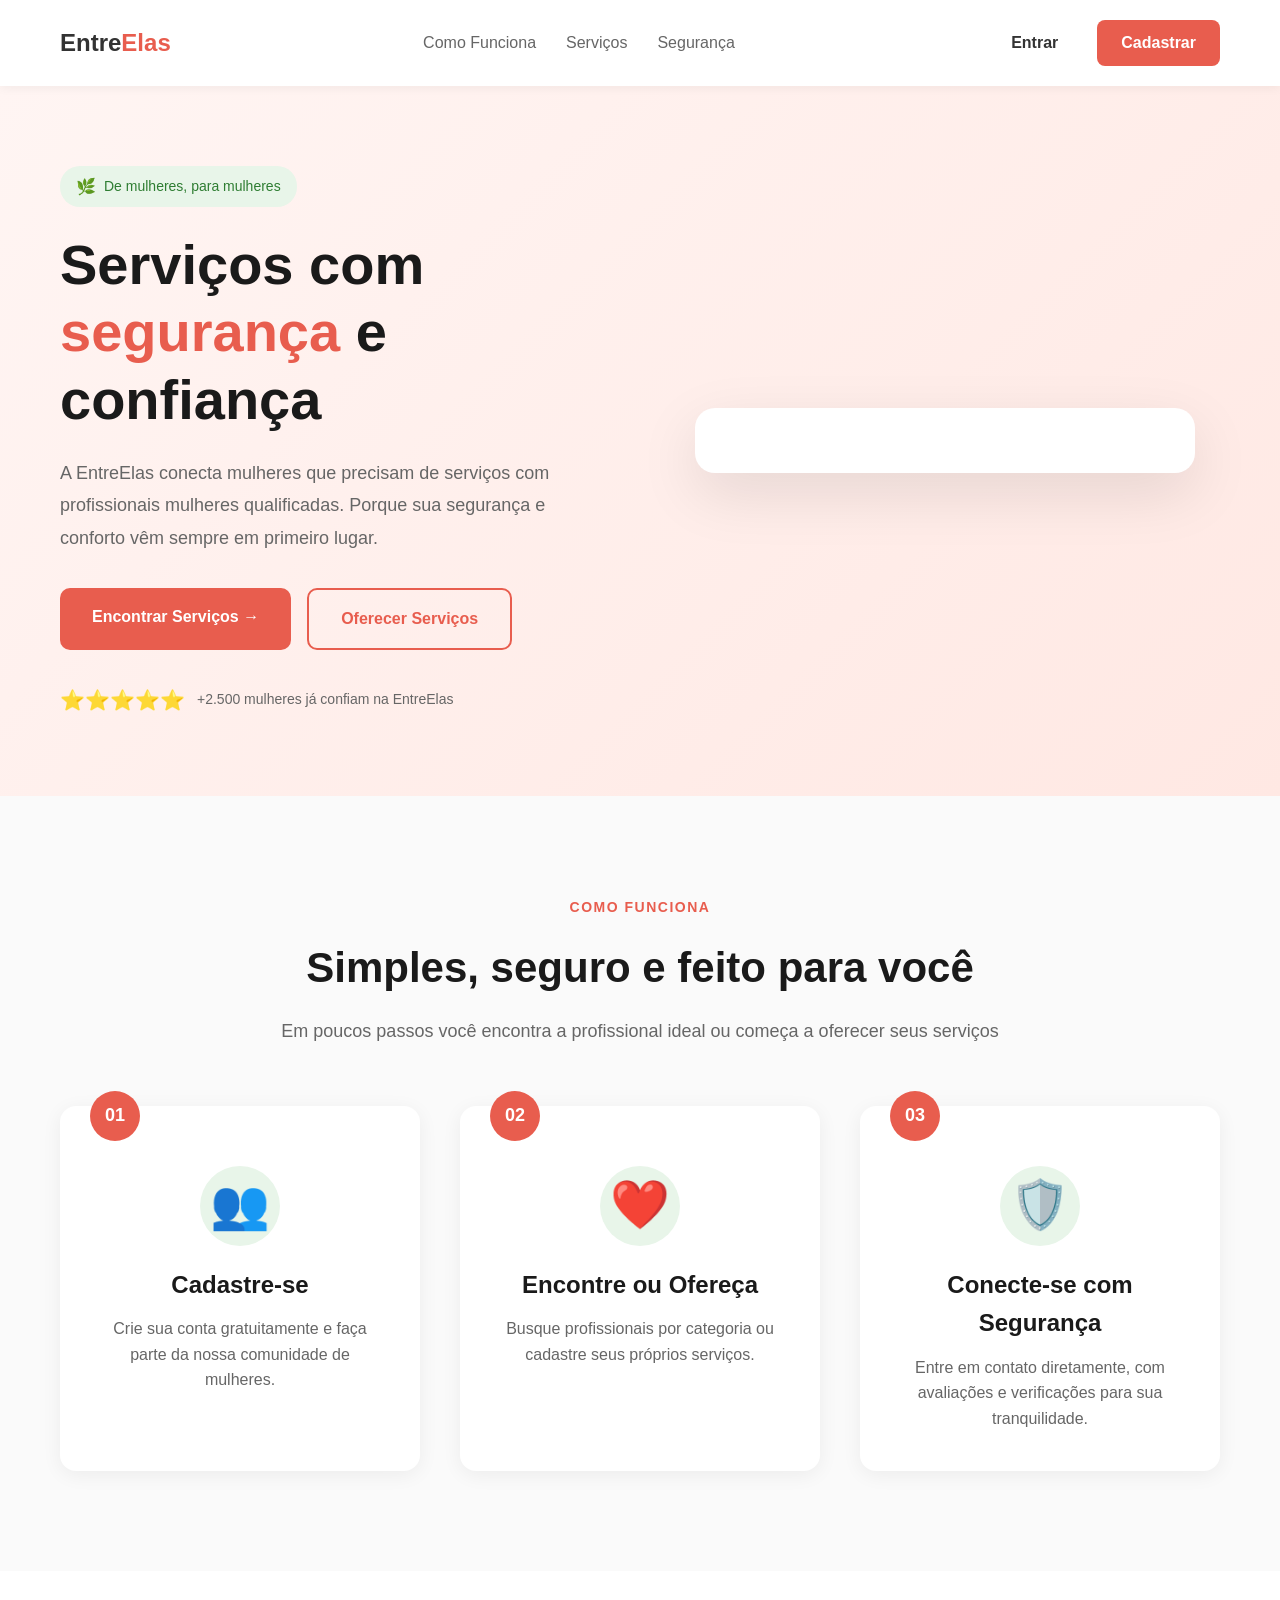
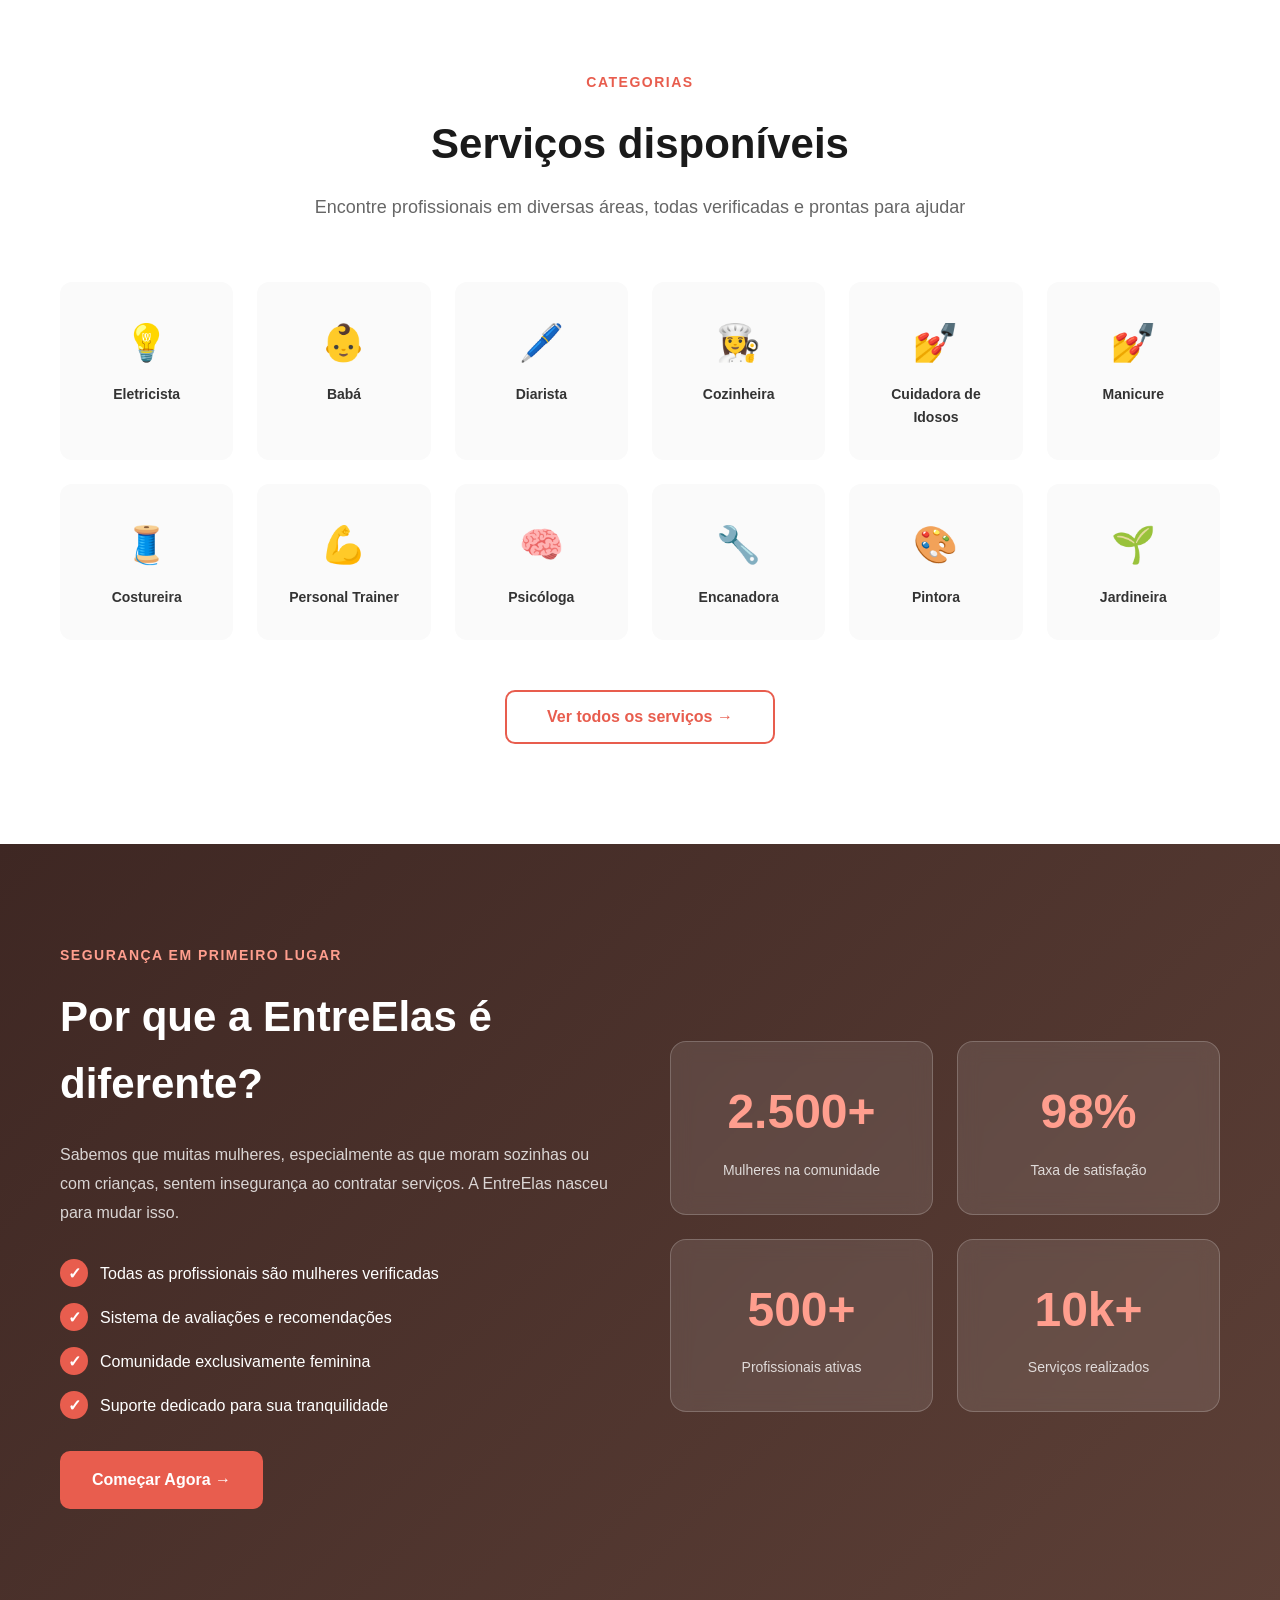
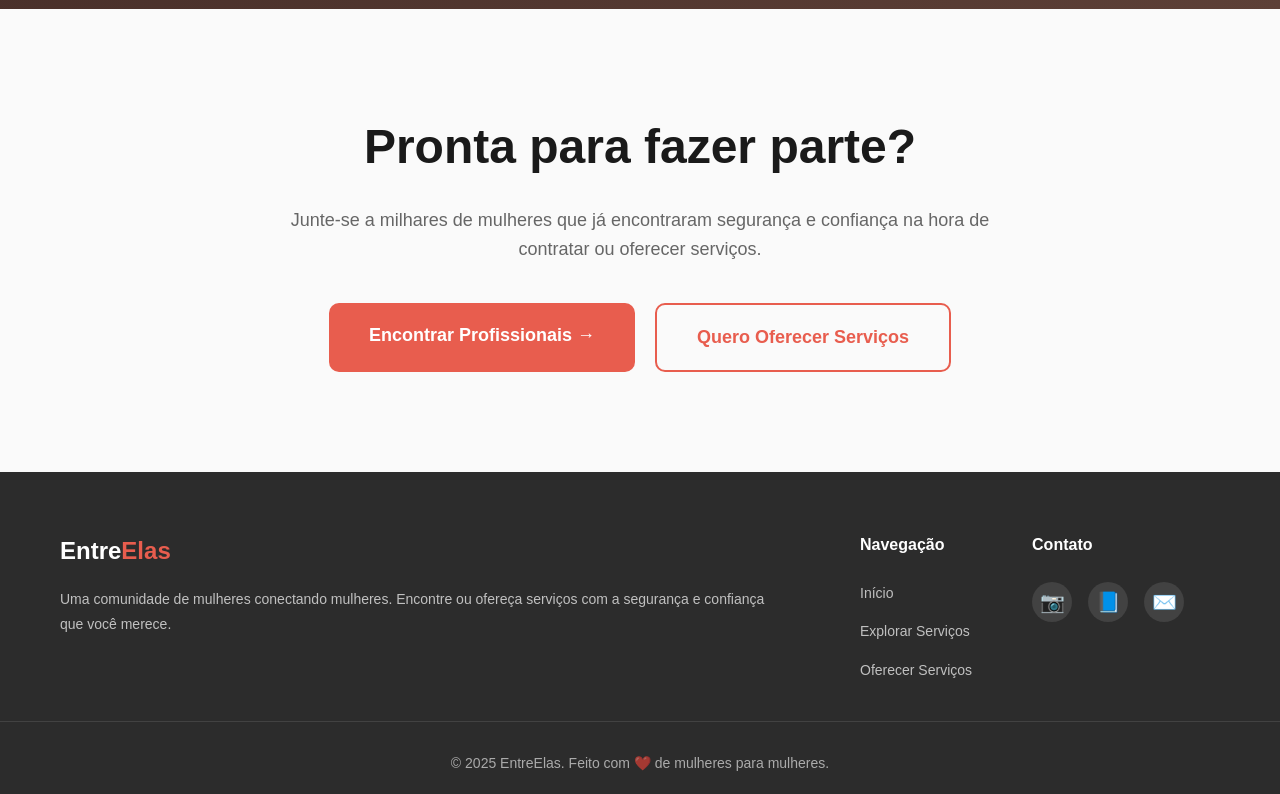
==== entreelas/frontend/index.html @ 90c79258 "upando um monte de pastas" ====
<!DOCTYPE html>
<html lang="pt-BR">
<head>
    <meta charset="UTF-8">
    <meta name="viewport" content="width=device-width, initial-scale=1.0">
    <title>EntreElas - Serviços com Segurança e Confiança</title>
    <link rel="stylesheet" href="assets/css/style.css">
    <link rel="stylesheet" href="assets/css/landing.css">
</head>
<body>
    <!-- Header -->
    <header class="header">
        <div class="container">
            <div class="logo">
                <h1 class="logo-text">Entre<span class="logo-highlight">Elas</span></h1>
            </div>
            
            <nav class="nav" id="nav">
                <a href="#como-funciona" class="nav-link">Como Funciona</a>
                <a href="#servicos" class="nav-link">Serviços</a>
                <a href="#seguranca" class="nav-link">Segurança</a>
            </nav>

            <div class="header-buttons">
                <a href="pages/login.html" class="btn-entrar">Entrar</a>
                <a href="pages/cadastro.html" class="btn-cadastrar">Cadastrar</a>
            </div>

            <button class="mobile-menu-toggle" id="mobileMenuToggle">
                <span></span>
                <span></span>
                <span></span>
            </button>
        </div>
    </header>

    <!-- Hero Section -->
    <section class="hero">
        <div class="container hero-container">
            <div class="hero-content">
                <div class="badge">
                    <span class="badge-icon">🌿</span>
                    <span>De mulheres, para mulheres</span>
                </div>
                
                <h2 class="hero-title">
                    Serviços com <span class="text-orange">segurança</span> e confiança
                </h2>
                
                <p class="hero-description">
                    A EntreElas conecta mulheres que precisam de serviços com 
                    profissionais mulheres qualificadas. Porque sua segurança e 
                    conforto vêm sempre em primeiro lugar.
                </p>

                <div class="hero-buttons">
                    <a href="pages/cadastro.html" class="btn-primary">
                        Encontrar Serviços →
                    </a>
                    <a href="pages/cadastro.html" class="btn-secondary">
                        Oferecer Serviços
                    </a>
                </div>

                <div class="social-proof">
                    <div class="stars">⭐⭐⭐⭐⭐</div>
                    <p class="social-proof-text">+2.500 mulheres já confiam na EntreElas</p>
                </div>
            </div>

            <div class="hero-image">
                <div class="image-placeholder">
                    <img src="./assets/images/.jpg" alt="">
                </div>
            </div>
        </div>
    </section>

    <!-- Como Funciona Section -->
    <section id="como-funciona" class="section-como-funciona">
        <div class="container">
            <p class="section-label">COMO FUNCIONA</p>
            <h3 class="section-title">Simples, seguro e feito para você</h3>
            <p class="section-subtitle">
                Em poucos passos você encontra a profissional ideal ou começa a oferecer seus serviços
            </p>

            <div class="steps">
                <div class="step">
                    <div class="step-number">01</div>
                    <div class="step-icon">👥</div>
                    <h4 class="step-title">Cadastre-se</h4>
                    <p class="step-description">
                        Crie sua conta gratuitamente e faça parte da nossa comunidade de mulheres.
                    </p>
                </div>

                <div class="step">
                    <div class="step-number">02</div>
                    <div class="step-icon">❤️</div>
                    <h4 class="step-title">Encontre ou Ofereça</h4>
                    <p class="step-description">
                        Busque profissionais por categoria ou cadastre seus próprios serviços.
                    </p>
                </div>

                <div class="step">
                    <div class="step-number">03</div>
                    <div class="step-icon">🛡️</div>
                    <h4 class="step-title">Conecte-se com Segurança</h4>
                    <p class="step-description">
                        Entre em contato diretamente, com avaliações e verificações para sua tranquilidade.
                    </p>
                </div>
            </div>
        </div>
    </section>

    <!-- Categorias Section -->
    <section id="servicos" class="section-categorias">
        <div class="container">
            <p class="section-label">CATEGORIAS</p>
            <h3 class="section-title">Serviços disponíveis</h3>
            <p class="section-subtitle">
                Encontre profissionais em diversas áreas, todas verificadas e prontas para ajudar
            </p>

            <div class="categorias-grid">
                <div class="categoria-card">
                    <div class="categoria-icon">💡</div>
                    <p class="categoria-nome">Eletricista</p>
                </div>
                <div class="categoria-card">
                    <div class="categoria-icon">👶</div>
                    <p class="categoria-nome">Babá</p>
                </div>
                <div class="categoria-card">
                    <div class="categoria-icon">🖊️</div>
                    <p class="categoria-nome">Diarista</p>
                </div>
                <div class="categoria-card">
                    <div class="categoria-icon">👩‍🍳</div>
                    <p class="categoria-nome">Cozinheira</p>
                </div>
                <div class="categoria-card">
                    <div class="categoria-icon">💅</div>
                    <p class="categoria-nome">Cuidadora de Idosos</p>
                </div>
                <div class="categoria-card">
                    <div class="categoria-icon">💅</div>
                    <p class="categoria-nome">Manicure</p>
                </div>
                <div class="categoria-card">
                    <div class="categoria-icon">🧵</div>
                    <p class="categoria-nome">Costureira</p>
                </div>
                <div class="categoria-card">
                    <div class="categoria-icon">💪</div>
                    <p class="categoria-nome">Personal Trainer</p>
                </div>
                <div class="categoria-card">
                    <div class="categoria-icon">🧠</div>
                    <p class="categoria-nome">Psicóloga</p>
                </div>
                <div class="categoria-card">
                    <div class="categoria-icon">🔧</div>
                    <p class="categoria-nome">Encanadora</p>
                </div>
                <div class="categoria-card">
                    <div class="categoria-icon">🎨</div>
                    <p class="categoria-nome">Pintora</p>
                </div>
                <div class="categoria-card">
                    <div class="categoria-icon">🌱</div>
                    <p class="categoria-nome">Jardineira</p>
                </div>
            </div>

            <button class="btn-ver-todos">Ver todos os serviços →</button>
        </div>
    </section>

    <!-- Segurança Section -->
    <section id="seguranca" class="section-seguranca">
        <div class="container seguranca-container">
            <div class="seguranca-content">
                <p class="section-label-light">SEGURANÇA EM PRIMEIRO LUGAR</p>
                <h3 class="section-title-light">Por que a EntreElas é diferente?</h3>
                
                <p class="seguranca-intro">
                    Sabemos que muitas mulheres, especialmente as que moram sozinhas ou com 
                    crianças, sentem insegurança ao contratar serviços. A EntreElas nasceu para mudar isso.
                </p>

                <div class="seguranca-items">
                    <div class="seguranca-item">
                        <span class="check-icon">✓</span>
                        <span>Todas as profissionais são mulheres verificadas</span>
                    </div>
                    <div class="seguranca-item">
                        <span class="check-icon">✓</span>
                        <span>Sistema de avaliações e recomendações</span>
                    </div>
                    <div class="seguranca-item">
                        <span class="check-icon">✓</span>
                        <span>Comunidade exclusivamente feminina</span>
                    </div>
                    <div class="seguranca-item">
                        <span class="check-icon">✓</span>
                        <span>Suporte dedicado para sua tranquilidade</span>
                    </div>
                </div>

                <a href="pages/cadastro.html" class="btn-comecar">Começar Agora →</a>
            </div>

            <div class="seguranca-stats">
                <div class="stat-card">
                    <h4 class="stat-number">2.500+</h4>
                    <p class="stat-label">Mulheres na comunidade</p>
                </div>
                <div class="stat-card">
                    <h4 class="stat-number">98%</h4>
                    <p class="stat-label">Taxa de satisfação</p>
                </div>
                <div class="stat-card">
                    <h4 class="stat-number">500+</h4>
                    <p class="stat-label">Profissionais ativas</p>
                </div>
                <div class="stat-card">
                    <h4 class="stat-number">10k+</h4>
                    <p class="stat-label">Serviços realizados</p>
                </div>
            </div>
        </div>
    </section>

    <!-- CTA Final -->
    <section class="section-cta">
        <div class="container cta-container">
            <h3 class="cta-title">Pronta para fazer parte?</h3>
            <p class="cta-description">
                Junte-se a milhares de mulheres que já encontraram segurança e confiança 
                na hora de contratar ou oferecer serviços.
            </p>
            <div class="cta-buttons">
                <a href="pages/cadastro.html" class="btn-primary-large">Encontrar Profissionais →</a>
                <a href="pages/cadastro.html" class="btn-secondary-large">Quero Oferecer Serviços</a>
            </div>
        </div>
    </section>

    <!-- Footer -->
    <footer class="footer">
        <div class="container footer-container">
            <div class="footer-brand">
                <div class="logo">
                    <h1 class="logo-text">Entre<span class="logo-highlight">Elas</span></h1>
                </div>
                <p class="footer-description">
                    Uma comunidade de mulheres conectando mulheres. 
                    Encontre ou ofereça serviços com a segurança e confiança 
                    que você merece.
                </p>
            </div>

            <div class="footer-links">
                <div class="footer-column">
                    <h4 class="footer-title">Navegação</h4>
                    <a href="#inicio" class="footer-link">Início</a>
                    <a href="#servicos" class="footer-link">Explorar Serviços</a>
                    <a href="pages/cadastro.html" class="footer-link">Oferecer Serviços</a>
                </div>

                <div class="footer-column">
                    <h4 class="footer-title">Contato</h4>
                    <div class="social-icons">
                        <a href="#" class="social-icon">📷</a>
                        <a href="#" class="social-icon">📘</a>
                        <a href="#" class="social-icon">✉️</a>
                    </div>
                </div>
            </div>
        </div>

        <div class="footer-bottom">
            <p>© 2025 EntreElas. Feito com ❤️ de mulheres para mulheres.</p>
        </div>
    </footer>

    <script src="assets/js/main.js"></script>
</body>
</html>
---- entreelas/frontend/assets/css/style.css ----
/* Reset e configurações globais */
* {
    margin: 0;
    padding: 0;
    box-sizing: border-box;
}

body {
    font-family: -apple-system, BlinkMacSystemFont, 'Segoe UI', 'Roboto', 'Helvetica', 'Arial', sans-serif;
    color: #333;
    line-height: 1.6;
    overflow-x: hidden;
}

a {
    text-decoration: none;
    color: inherit;
}

button {
    font-family: inherit;
}

.container {
    max-width: 1200px;
    margin: 0 auto;
    padding: 0 20px;
}

/* Utilitários */
.text-center {
    text-align: center;
}

.mt-20 {
    margin-top: 20px;
}

.mb-20 {
    margin-bottom: 20px;
}

/* Animações */
@keyframes fadeIn {
    from {
        opacity: 0;
        transform: translateY(20px);
    }
    to {
        opacity: 1;
        transform: translateY(0);
    }
}

@keyframes slideInLeft {
    from {
        opacity: 0;
        transform: translateX(-30px);
    }
    to {
        opacity: 1;
        transform: translateX(0);
    }
}

@keyframes slideInRight {
    from {
        opacity: 0;
        transform: translateX(30px);
    }
    to {
        opacity: 1;
        transform: translateX(0);
    }
}

.fade-in {
    animation: fadeIn 0.6s ease-out;
}

.slide-in-left {
    animation: slideInLeft 0.6s ease-out;
}

.slide-in-right {
    animation: slideInRight 0.6s ease-out;
}
---- entreelas/frontend/assets/css/landing.css ----
/* Header */
.header {
    background-color: #fff;
    padding: 20px 0;
    box-shadow: 0 2px 10px rgba(0,0,0,0.05);
    position: sticky;
    top: 0;
    z-index: 1000;
}

.header .container {
    display: flex;
    justify-content: space-between;
    align-items: center;
}

.logo {
    display: flex;
    align-items: center;
    gap: 8px;
}

.logo-icon {
    width: 40px;
    height: 40px;
    background-color: #E85D4E;
    border-radius: 50%;
    display: flex;
    align-items: center;
    justify-content: center;
    font-size: 20px;
}

.logo-text {
    font-size: 24px;
    font-weight: 700;
    color: #333;
}

.logo-highlight {
    color: #E85D4E;
}

.nav {
    display: flex;
    gap: 30px;
}

.nav-link {
    color: #666;
    font-weight: 500;
    transition: color 0.3s;
}

.nav-link:hover {
    color: #E85D4E;
}

.header-buttons {
    display: flex;
    gap: 15px;
}

.btn-entrar {
    padding: 10px 24px;
    background-color: transparent;
    border: none;
    color: #333;
    font-weight: 600;
    cursor: pointer;
    transition: color 0.3s;
    display: inline-block;
}

.btn-entrar:hover {
    color: #E85D4E;
}

.btn-cadastrar {
    padding: 10px 24px;
    background-color: #E85D4E;
    border: none;
    border-radius: 8px;
    color: white;
    font-weight: 600;
    cursor: pointer;
    transition: background-color 0.3s;
    display: inline-block;
}

.btn-cadastrar:hover {
    background-color: #d54a3b;
}

.mobile-menu-toggle {
    display: none;
    flex-direction: column;
    gap: 5px;
    background: none;
    border: none;
    cursor: pointer;
}

.mobile-menu-toggle span {
    width: 25px;
    height: 3px;
    background-color: #333;
    border-radius: 2px;
    transition: all 0.3s;
}

/* Hero Section */
.hero {
    padding: 80px 0;
    background: linear-gradient(135deg, #FFF5F3 0%, #FFE8E3 100%);
}

.hero-container {
    display: grid;
    grid-template-columns: 1fr 1fr;
    gap: 60px;
    align-items: center;
}

.hero-content {
    display: flex;
    flex-direction: column;
    gap: 24px;
}

.badge {
    display: inline-flex;
    align-items: center;
    gap: 8px;
    background-color: #E8F5E9;
    padding: 8px 16px;
    border-radius: 20px;
    width: fit-content;
    font-size: 14px;
    color: #2E7D32;
}

.badge-icon {
    font-size: 16px;
}

.hero-title {
    font-size: 56px;
    font-weight: 800;
    line-height: 1.2;
    color: #1a1a1a;
}

.text-orange {
    color: #E85D4E;
}

.hero-description {
    font-size: 18px;
    color: #666;
    line-height: 1.8;
}

.hero-buttons {
    display: flex;
    gap: 16px;
    margin-top: 10px;
}

.btn-primary {
    padding: 16px 32px;
    background-color: #E85D4E;
    border: none;
    border-radius: 10px;
    color: white;
    font-size: 16px;
    font-weight: 600;
    cursor: pointer;
    transition: transform 0.2s, background-color 0.3s;
    display: inline-block;
}

.btn-primary:hover {
    background-color: #d54a3b;
    transform: translateY(-2px);
}

.btn-secondary {
    padding: 16px 32px;
    background-color: transparent;
    border: 2px solid #E85D4E;
    border-radius: 10px;
    color: #E85D4E;
    font-size: 16px;
    font-weight: 600;
    cursor: pointer;
    transition: all 0.3s;
    display: inline-block;
}

.btn-secondary:hover {
    background-color: #E85D4E;
    color: white;
}

.social-proof {
    display: flex;
    align-items: center;
    gap: 12px;
    margin-top: 10px;
}

.stars {
    font-size: 20px;
    color: #FFB800;
}

.social-proof-text {
    font-size: 14px;
    color: #666;
}

.hero-image {
    display: flex;
    justify-content: center;
    align-items: center;
}

.image-placeholder {
    width: 100%;
    max-width: 500px;
    height: auto;
    background: white;
    border-radius: 20px;
    padding: 20px;
    box-shadow: 0 20px 60px rgba(0,0,0,0.1);
}

.illustration {
    width: 100%;
    height: auto;
}

/* Como Funciona Section */
.section-como-funciona {
    padding: 100px 0;
    background-color: #FAFAFA;
}

.section-label {
    text-align: center;
    color: #E85D4E;
    font-size: 14px;
    font-weight: 700;
    letter-spacing: 1.5px;
    margin-bottom: 16px;
}

.section-title {
    text-align: center;
    font-size: 42px;
    font-weight: 800;
    color: #1a1a1a;
    margin-bottom: 16px;
}

.section-subtitle {
    text-align: center;
    font-size: 18px;
    color: #666;
    margin-bottom: 60px;
}

.steps {
    display: grid;
    grid-template-columns: repeat(3, 1fr);
    gap: 40px;
}

.step {
    background-color: white;
    padding: 40px;
    border-radius: 16px;
    text-align: center;
    position: relative;
    box-shadow: 0 4px 20px rgba(0,0,0,0.06);
    transition: transform 0.3s;
}

.step:hover {
    transform: translateY(-8px);
}

.step-number {
    position: absolute;
    top: -15px;
    left: 30px;
    background-color: #E85D4E;
    color: white;
    width: 50px;
    height: 50px;
    border-radius: 50%;
    display: flex;
    align-items: center;
    justify-content: center;
    font-weight: 700;
    font-size: 18px;
}

.step-icon {
    font-size: 48px;
    margin: 20px 0;
    background-color: #E8F5E9;
    width: 80px;
    height: 80px;
    display: flex;
    align-items: center;
    justify-content: center;
    border-radius: 50%;
    margin: 20px auto;
}

.step-title {
    font-size: 24px;
    font-weight: 700;
    color: #1a1a1a;
    margin-bottom: 12px;
}

.step-description {
    font-size: 16px;
    color: #666;
    line-height: 1.6;
}

/* Categorias Section */
.section-categorias {
    padding: 100px 0;
    background-color: white;
}

.categorias-grid {
    display: grid;
    grid-template-columns: repeat(6, 1fr);
    gap: 24px;
    margin-bottom: 50px;
}

.categoria-card {
    background-color: #FAFAFA;
    padding: 30px 20px;
    border-radius: 12px;
    text-align: center;
    cursor: pointer;
    transition: all 0.3s;
    border: 2px solid transparent;
}

.categoria-card:hover {
    background-color: #FFF5F3;
    border-color: #E85D4E;
    transform: translateY(-4px);
}

.categoria-icon {
    font-size: 36px;
    margin-bottom: 12px;
}

.categoria-nome {
    font-size: 14px;
    font-weight: 600;
    color: #333;
}

.btn-ver-todos {
    display: block;
    margin: 0 auto;
    padding: 16px 40px;
    background-color: transparent;
    border: 2px solid #E85D4E;
    border-radius: 10px;
    color: #E85D4E;
    font-size: 16px;
    font-weight: 600;
    cursor: pointer;
    transition: all 0.3s;
}

.btn-ver-todos:hover {
    background-color: #E85D4E;
    color: white;
}

/* Segurança Section */
.section-seguranca {
    padding: 100px 0;
    background: linear-gradient(135deg, #3E2723 0%, #5D4037 100%);
    color: white;
}

.seguranca-container {
    display: grid;
    grid-template-columns: 1fr 1fr;
    gap: 60px;
    align-items: center;
}

.section-label-light {
    color: #FF9E8E;
    font-size: 14px;
    font-weight: 700;
    letter-spacing: 1.5px;
    margin-bottom: 16px;
}

.section-title-light {
    font-size: 42px;
    font-weight: 800;
    color: white;
    margin-bottom: 24px;
}

.seguranca-intro {
    font-size: 16px;
    color: rgba(255,255,255,0.8);
    margin-bottom: 32px;
    line-height: 1.8;
}

.seguranca-items {
    display: flex;
    flex-direction: column;
    gap: 16px;
    margin-bottom: 32px;
}

.seguranca-item {
    display: flex;
    align-items: center;
    gap: 12px;
    font-size: 16px;
}

.check-icon {
    background-color: #E85D4E;
    color: white;
    width: 28px;
    height: 28px;
    border-radius: 50%;
    display: flex;
    align-items: center;
    justify-content: center;
    font-weight: 700;
    flex-shrink: 0;
}

.btn-comecar {
    padding: 16px 32px;
    background-color: #E85D4E;
    border: none;
    border-radius: 10px;
    color: white;
    font-size: 16px;
    font-weight: 600;
    cursor: pointer;
    transition: transform 0.2s;
    display: inline-block;
}

.btn-comecar:hover {
    transform: translateY(-2px);
}

.seguranca-stats {
    display: grid;
    grid-template-columns: repeat(2, 1fr);
    gap: 24px;
}

.stat-card {
    background-color: rgba(255,255,255,0.1);
    padding: 32px;
    border-radius: 16px;
    text-align: center;
    backdrop-filter: blur(10px);
    border: 1px solid rgba(255,255,255,0.2);
}

.stat-number {
    font-size: 48px;
    font-weight: 800;
    color: #FF9E8E;
    margin-bottom: 8px;
}

.stat-label {
    font-size: 14px;
    color: rgba(255,255,255,0.8);
}

/* CTA Section */
.section-cta {
    padding: 100px 0;
    background-color: #FAFAFA;
}

.cta-container {
    text-align: center;
}

.cta-title {
    font-size: 48px;
    font-weight: 800;
    color: #1a1a1a;
    margin-bottom: 20px;
}

.cta-description {
    font-size: 18px;
    color: #666;
    margin-bottom: 40px;
    max-width: 700px;
    margin-left: auto;
    margin-right: auto;
}

.cta-buttons {
    display: flex;
    gap: 20px;
    justify-content: center;
}

.btn-primary-large {
    padding: 18px 40px;
    background-color: #E85D4E;
    border: none;
    border-radius: 10px;
    color: white;
    font-size: 18px;
    font-weight: 600;
    cursor: pointer;
    transition: all 0.3s;
    display: inline-block;
}

.btn-primary-large:hover {
    background-color: #d54a3b;
    transform: translateY(-2px);
}

.btn-secondary-large {
    padding: 18px 40px;
    background-color: transparent;
    border: 2px solid #E85D4E;
    border-radius: 10px;
    color: #E85D4E;
    font-size: 18px;
    font-weight: 600;
    cursor: pointer;
    transition: all 0.3s;
    display: inline-block;
}

.btn-secondary-large:hover {
    background-color: #E85D4E;
    color: white;
}

/* Footer */
.footer {
    background-color: #2C2C2C;
    color: white;
    padding: 60px 0 20px;
}

.footer-container {
    display: grid;
    grid-template-columns: 2fr 1fr;
    gap: 80px;
    margin-bottom: 40px;
}

.footer-brand .logo-text {
    color: white;
}

.footer-description {
    font-size: 14px;
    color: rgba(255,255,255,0.7);
    margin-top: 16px;
    line-height: 1.8;
}

.footer-links {
    display: flex;
    gap: 60px;
}

.footer-column {
    display: flex;
    flex-direction: column;
    gap: 16px;
}

.footer-title {
    font-size: 16px;
    font-weight: 700;
    color: white;
    margin-bottom: 8px;
}

.footer-link {
    color: rgba(255,255,255,0.7);
    font-size: 14px;
    transition: color 0.3s;
}

.footer-link:hover {
    color: #E85D4E;
}

.social-icons {
    display: flex;
    gap: 16px;
}

.social-icon {
    width: 40px;
    height: 40px;
    background-color: rgba(255,255,255,0.1);
    border-radius: 50%;
    display: flex;
    align-items: center;
    justify-content: center;
    font-size: 20px;
    transition: all 0.3s;
}

.social-icon:hover {
    background-color: #E85D4E;
    transform: translateY(-2px);
}

.footer-bottom {
    text-align: center;
    padding-top: 30px;
    border-top: 1px solid rgba(255,255,255,0.1);
    font-size: 14px;
    color: rgba(255,255,255,0.6);
}

/* Responsividade */
@media (max-width: 1024px) {
    .hero-container {
        grid-template-columns: 1fr;
    }
    
    .hero-image {
        order: -1;
    }
    
    .seguranca-container {
        grid-template-columns: 1fr;
    }
    
    .steps {
        grid-template-columns: 1fr;
    }
    
    .categorias-grid {
        grid-template-columns: repeat(3, 1fr);
    }

    .nav {
        display: none;
    }

    .mobile-menu-toggle {
        display: flex;
    }
}

@media (max-width: 768px) {
    .header-buttons {
        gap: 10px;
    }

    .btn-entrar, .btn-cadastrar {
        padding: 8px 16px;
        font-size: 14px;
    }
    
    .hero-title {
        font-size: 36px;
    }
    
    .section-title {
        font-size: 32px;
    }
    
    .categorias-grid {
        grid-template-columns: repeat(2, 1fr);
    }
    
    .seguranca-stats {
        grid-template-columns: 1fr;
    }
    
    .footer-container {
        grid-template-columns: 1fr;
        gap: 40px;
    }
    
    .cta-buttons {
        flex-direction: column;
    }

    .hero-buttons {
        flex-direction: column;
    }
}
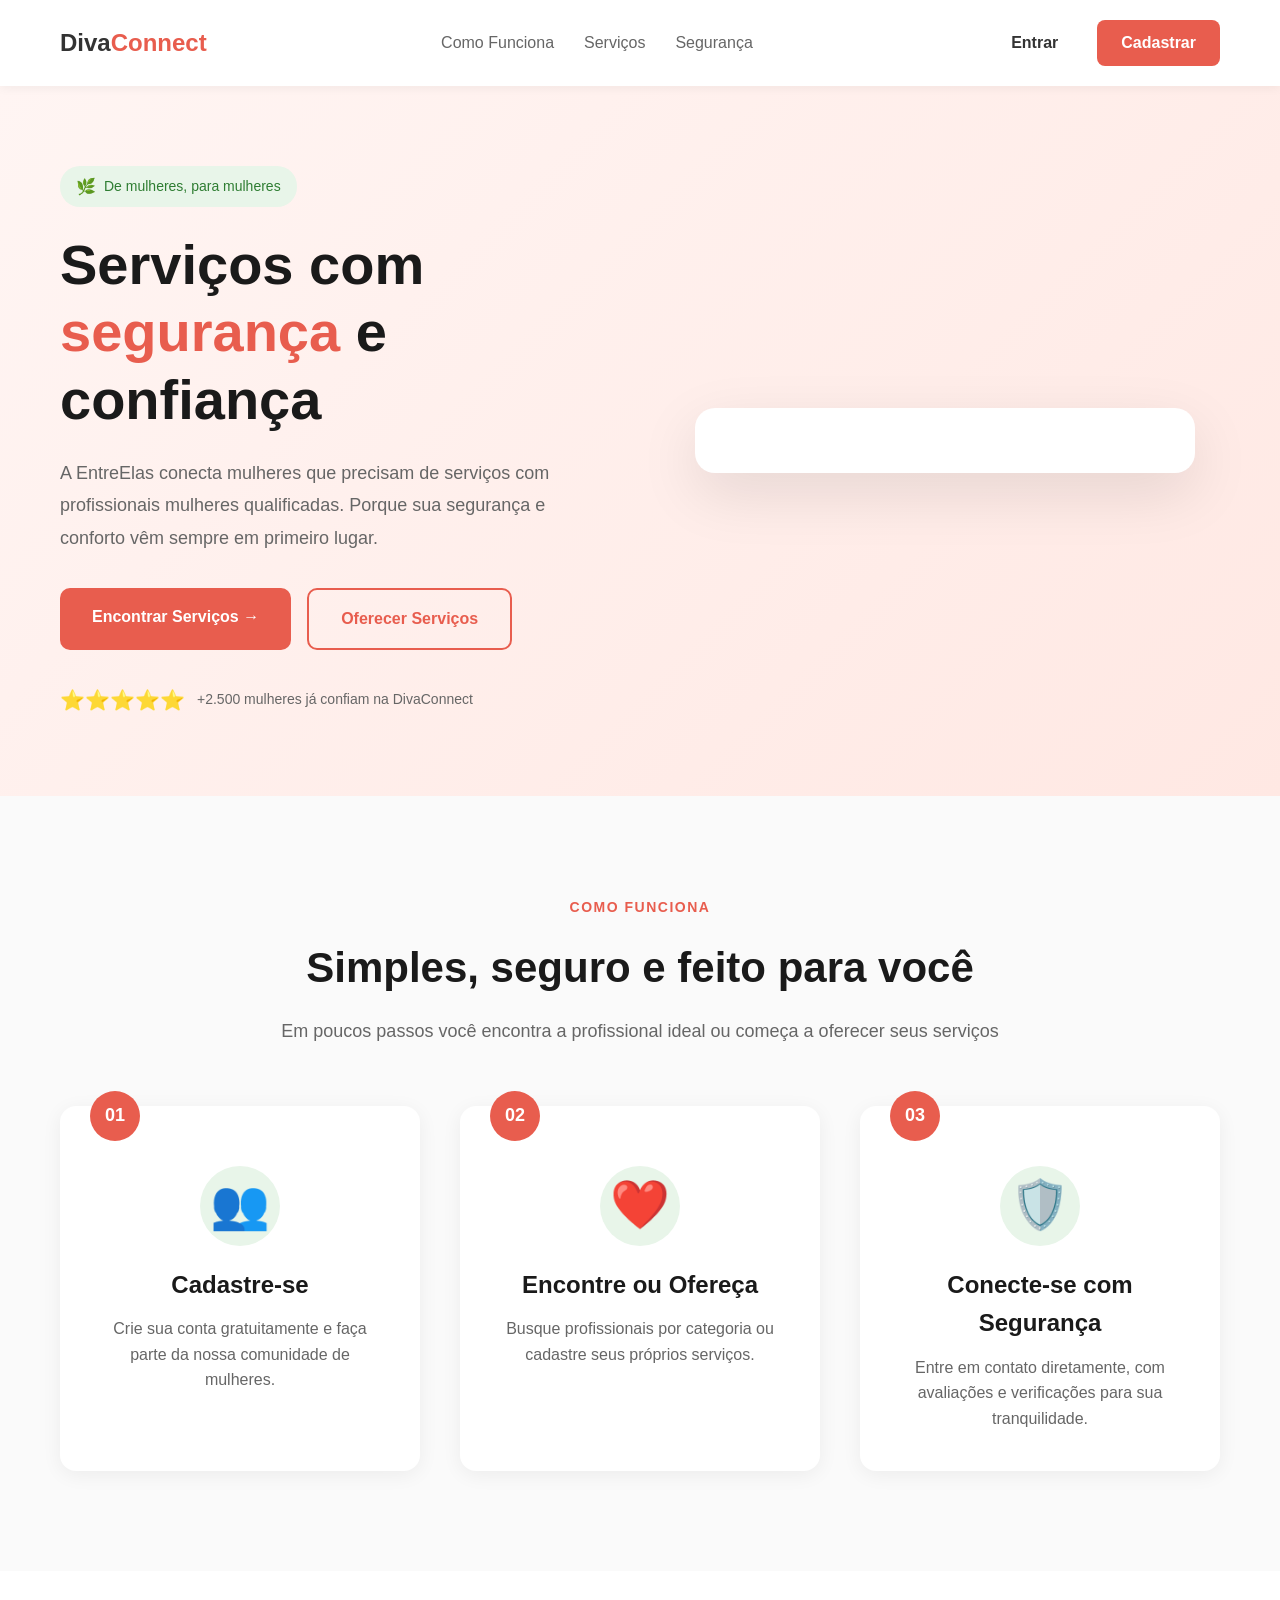
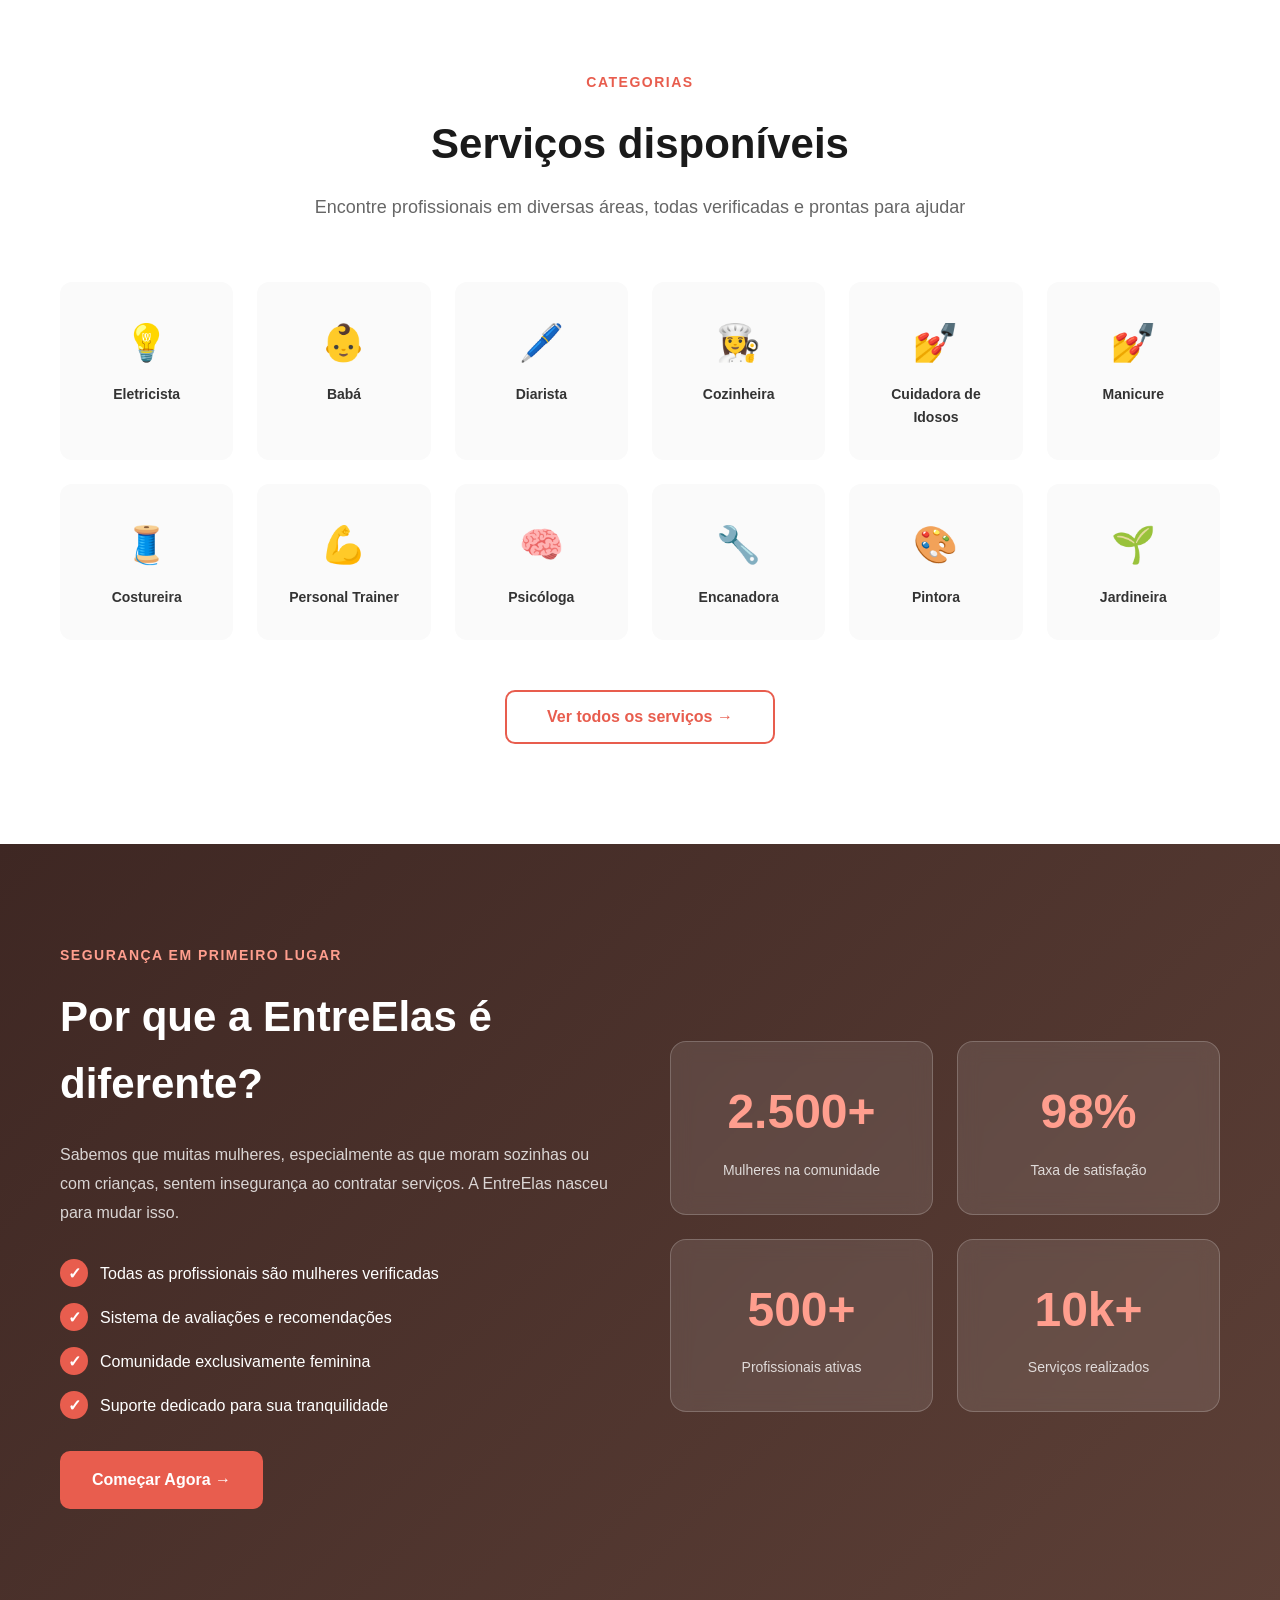
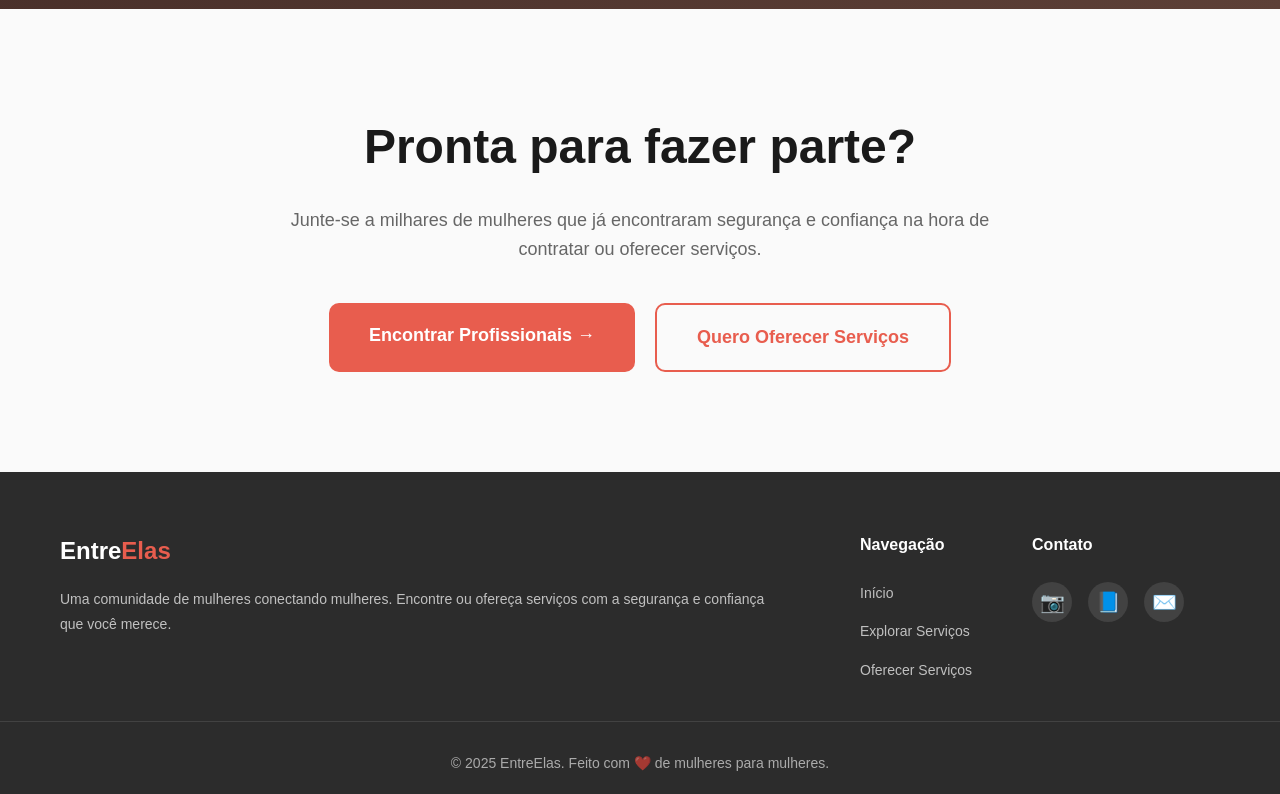
==== commit ca18c668: "comitando as mudanças" ====
--- a/entreelas/frontend/index.html
+++ b/entreelas/frontend/index.html
@@ -12,7 +12,7 @@
     <header class="header">
         <div class="container">
             <div class="logo">
-                <h1 class="logo-text">Entre<span class="logo-highlight">Elas</span></h1>
+                <h1 class="logo-text">Diva<span class="logo-highlight">Connect</span></h1>
             </div>
             
             <nav class="nav" id="nav">
@@ -64,7 +64,7 @@
 
                 <div class="social-proof">
                     <div class="stars">⭐⭐⭐⭐⭐</div>
-                    <p class="social-proof-text">+2.500 mulheres já confiam na EntreElas</p>
+                    <p class="social-proof-text">+2.500 mulheres já confiam na DivaConnect</p>
                 </div>
             </div>
 
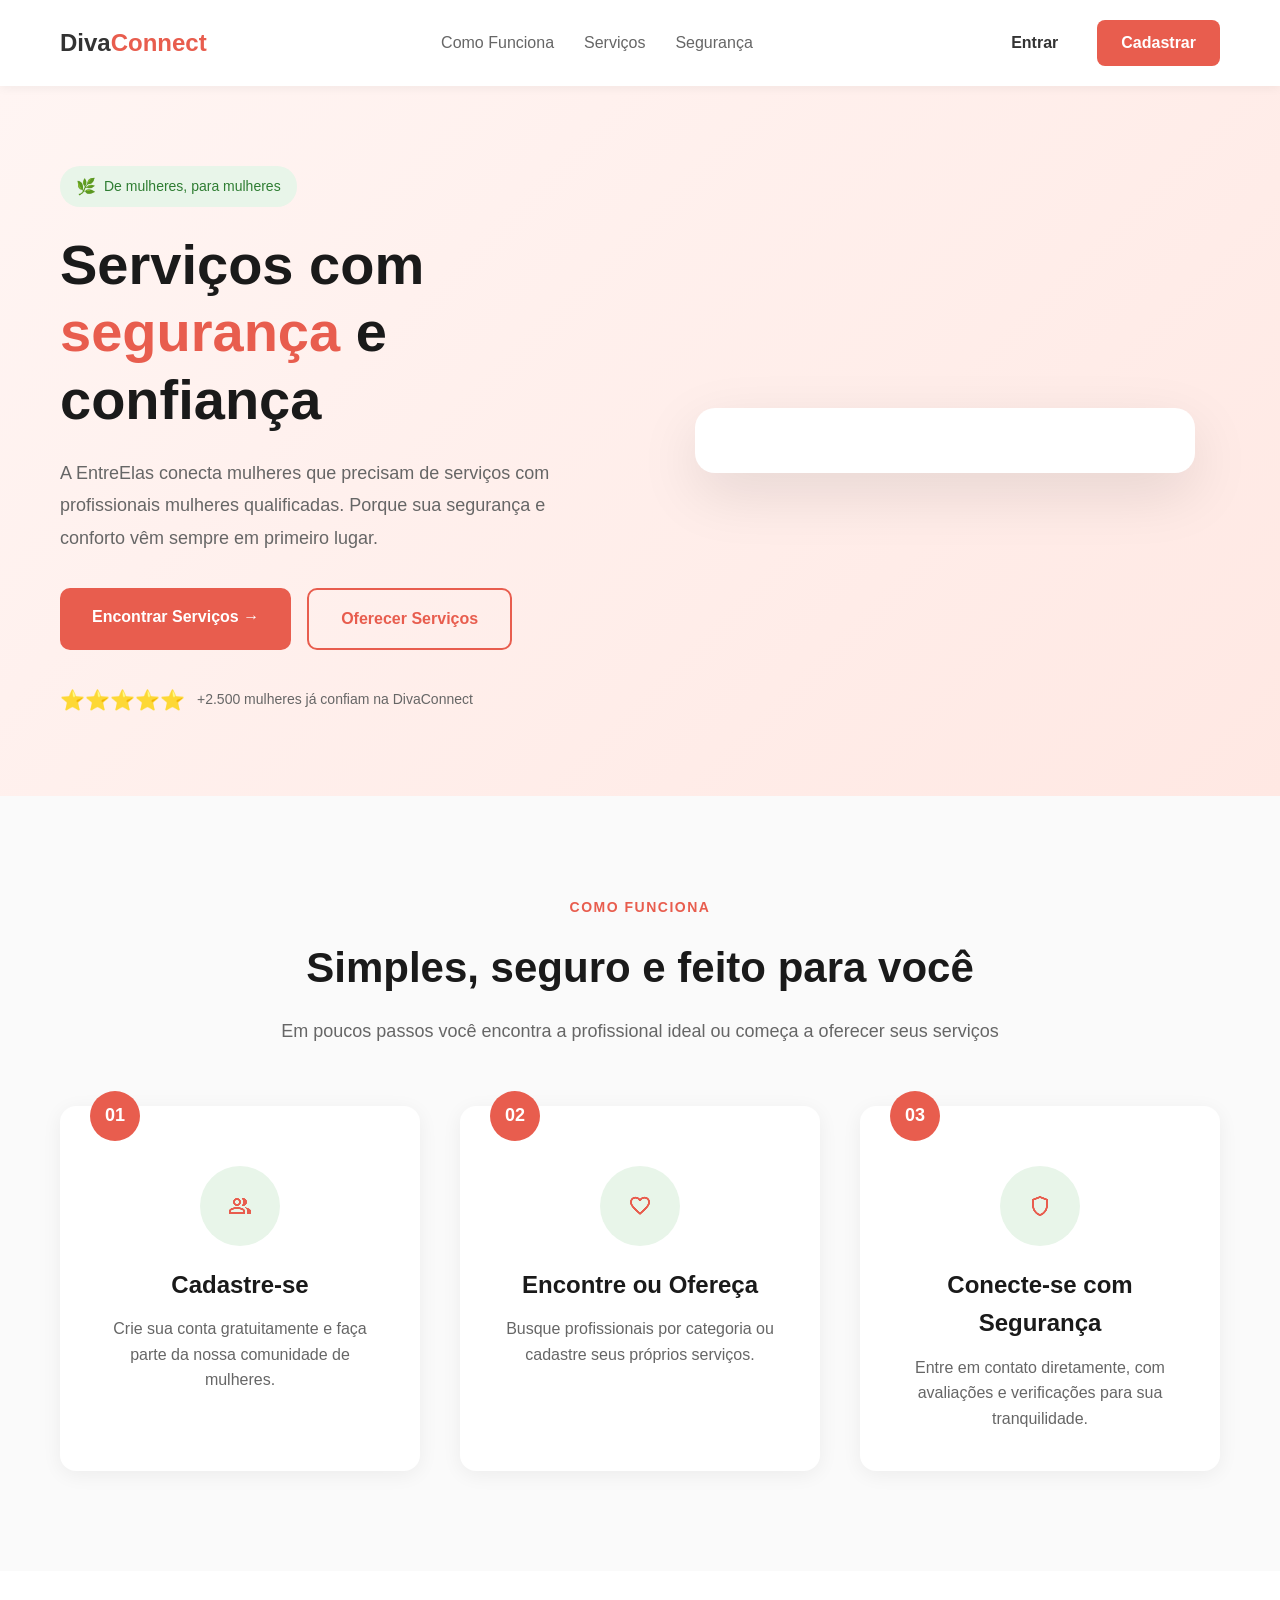
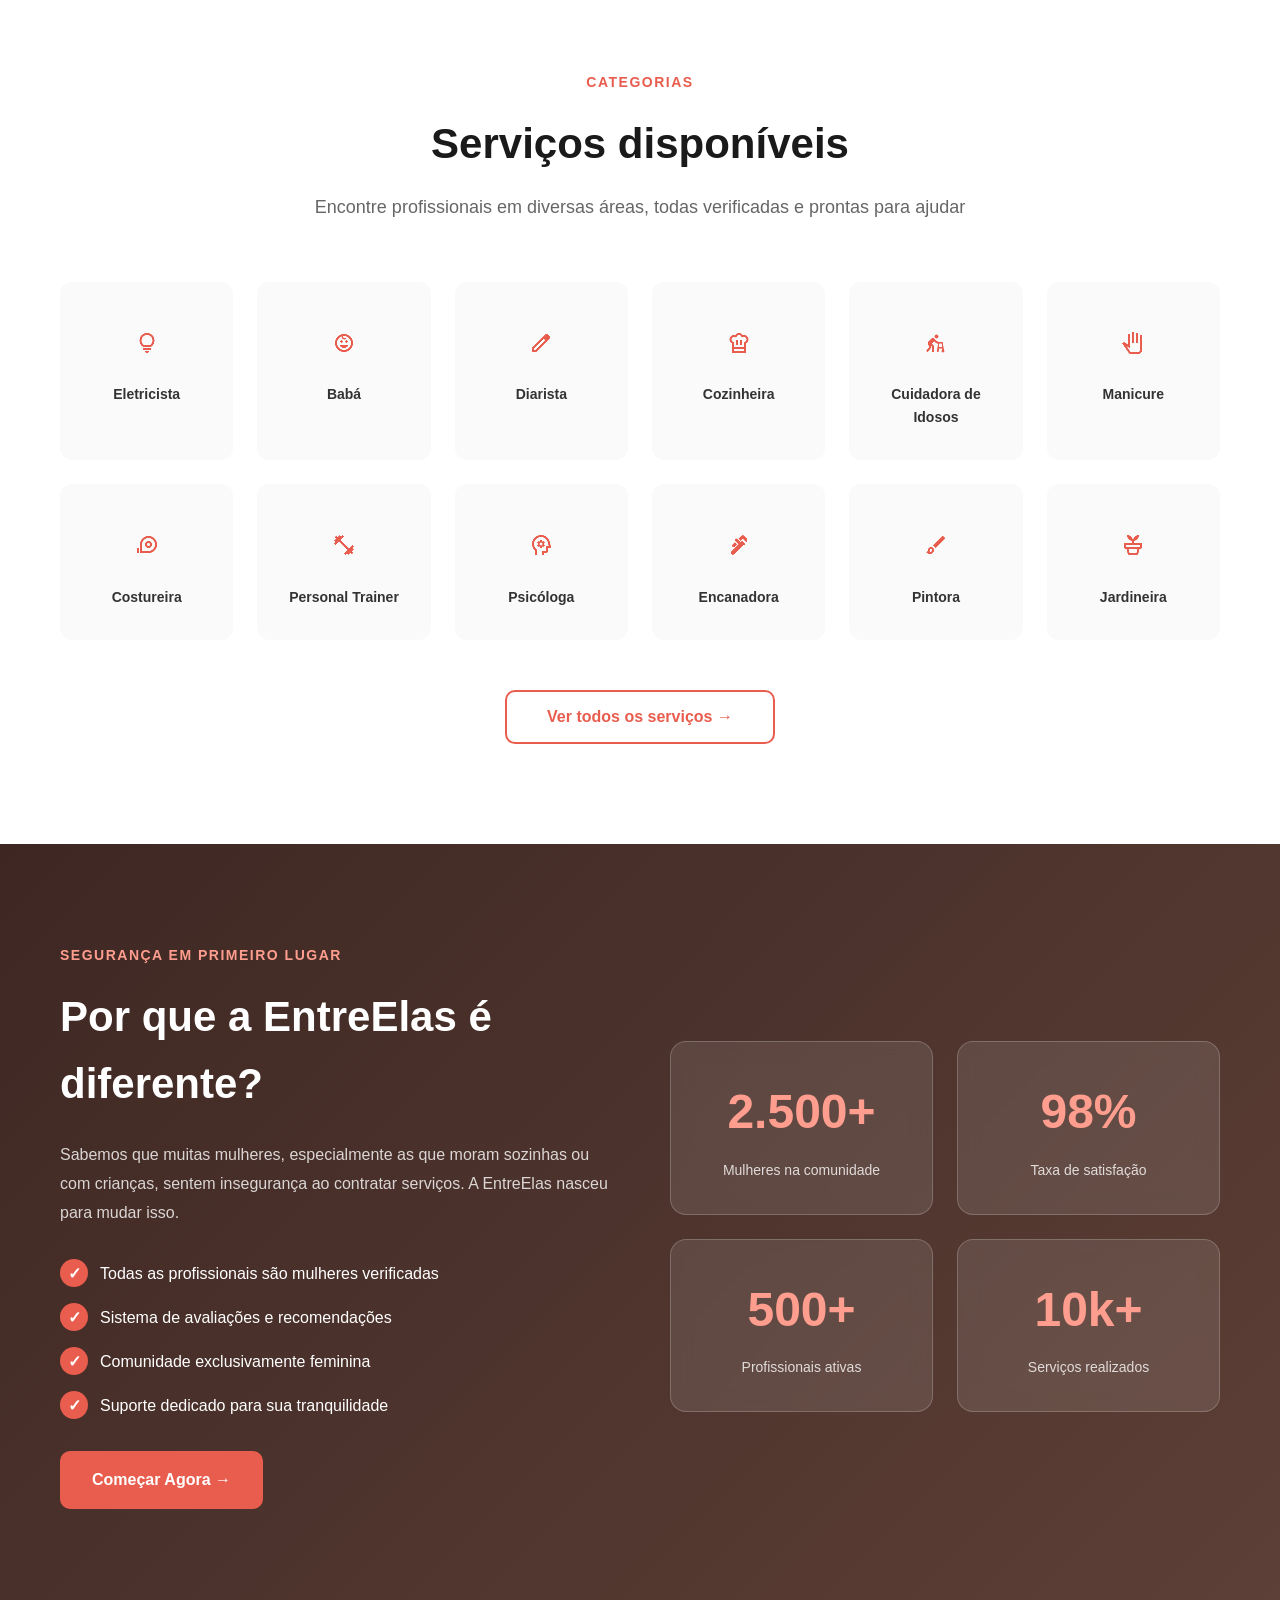
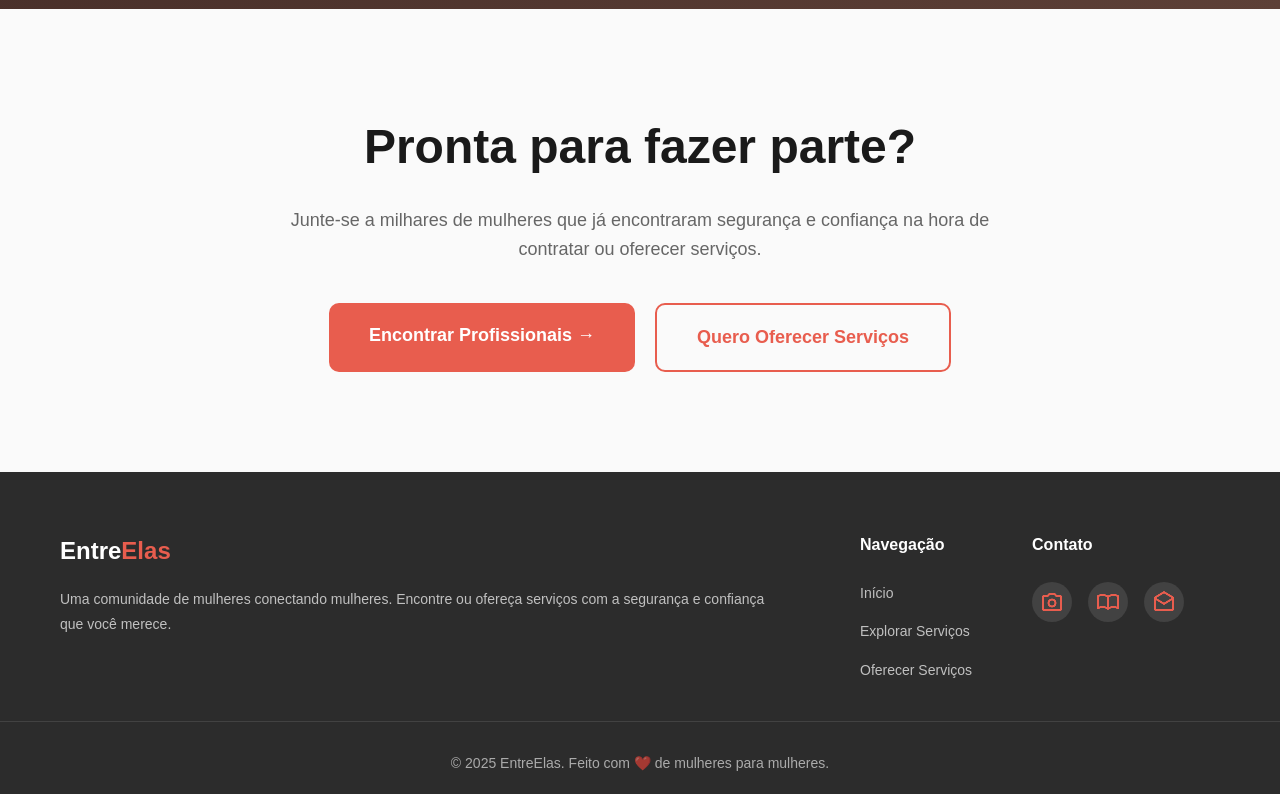
==== commit e1d5ff14: "mudando emojis para icones" ====
--- a/entreelas/frontend/index.html
+++ b/entreelas/frontend/index.html
@@ -8,7 +8,6 @@
     <link rel="stylesheet" href="assets/css/landing.css">
 </head>
 <body>
-    <!-- Header -->
     <header class="header">
         <div class="container">
             <div class="logo">
@@ -34,7 +33,6 @@
         </div>
     </header>
 
-    <!-- Hero Section -->
     <section class="hero">
         <div class="container hero-container">
             <div class="hero-content">
@@ -76,7 +74,6 @@
         </div>
     </section>
 
-    <!-- Como Funciona Section -->
     <section id="como-funciona" class="section-como-funciona">
         <div class="container">
             <p class="section-label">COMO FUNCIONA</p>
@@ -88,7 +85,7 @@
             <div class="steps">
                 <div class="step">
                     <div class="step-number">01</div>
-                    <div class="step-icon">👥</div>
+                    <div class="step-icon"><img src="./assets/images/profile3.png" alt=""></div>
                     <h4 class="step-title">Cadastre-se</h4>
                     <p class="step-description">
                         Crie sua conta gratuitamente e faça parte da nossa comunidade de mulheres.
@@ -97,7 +94,7 @@
 
                 <div class="step">
                     <div class="step-number">02</div>
-                    <div class="step-icon">❤️</div>
+                    <div class="step-icon"><img src="./assets/images/coracao3.png" alt=""></div>
                     <h4 class="step-title">Encontre ou Ofereça</h4>
                     <p class="step-description">
                         Busque profissionais por categoria ou cadastre seus próprios serviços.
@@ -106,7 +103,7 @@
 
                 <div class="step">
                     <div class="step-number">03</div>
-                    <div class="step-icon">🛡️</div>
+                    <div class="step-icon"><img src="./assets/images/escudo2.png" alt=""></div>
                     <h4 class="step-title">Conecte-se com Segurança</h4>
                     <p class="step-description">
                         Entre em contato diretamente, com avaliações e verificações para sua tranquilidade.
@@ -116,7 +113,6 @@
         </div>
     </section>
 
-    <!-- Categorias Section -->
     <section id="servicos" class="section-categorias">
         <div class="container">
             <p class="section-label">CATEGORIAS</p>
@@ -127,51 +123,51 @@
 
             <div class="categorias-grid">
                 <div class="categoria-card">
-                    <div class="categoria-icon">💡</div>
+                    <div class="categoria-icon"><img src="./assets/images/lampada2.png" alt=""></div>
                     <p class="categoria-nome">Eletricista</p>
                 </div>
                 <div class="categoria-card">
-                    <div class="categoria-icon">👶</div>
+                    <div class="categoria-icon"><img src="./assets//images/bebe.png" alt=""></div>
                     <p class="categoria-nome">Babá</p>
                 </div>
                 <div class="categoria-card">
-                    <div class="categoria-icon">🖊️</div>
+                    <div class="categoria-icon"><img src="./assets//images/lapis.png" alt=""></div>
                     <p class="categoria-nome">Diarista</p>
                 </div>
                 <div class="categoria-card">
-                    <div class="categoria-icon">👩‍🍳</div>
+                    <div class="categoria-icon"><img src="./assets/images/cozinheiro.png" alt=""></div>
                     <p class="categoria-nome">Cozinheira</p>
                 </div>
                 <div class="categoria-card">
-                    <div class="categoria-icon">💅</div>
+                    <div class="categoria-icon"><img src="./assets/images/veio2.png" alt=""></div>
                     <p class="categoria-nome">Cuidadora de Idosos</p>
                 </div>
                 <div class="categoria-card">
-                    <div class="categoria-icon">💅</div>
+                    <div class="categoria-icon"><img src="./assets/images/manicure.png" alt=""></div>
                     <p class="categoria-nome">Manicure</p>
                 </div>
                 <div class="categoria-card">
-                    <div class="categoria-icon">🧵</div>
+                    <div class="categoria-icon"><img src="./assets/images/costureira.png" alt=""></div>
                     <p class="categoria-nome">Costureira</p>
                 </div>
                 <div class="categoria-card">
-                    <div class="categoria-icon">💪</div>
+                    <div class="categoria-icon"><img src="./assets/images/personal.png" alt=""></div>
                     <p class="categoria-nome">Personal Trainer</p>
                 </div>
                 <div class="categoria-card">
-                    <div class="categoria-icon">🧠</div>
+                    <div class="categoria-icon"><img src="./assets/images/psi.png" alt=""></div>
                     <p class="categoria-nome">Psicóloga</p>
                 </div>
                 <div class="categoria-card">
-                    <div class="categoria-icon">🔧</div>
+                    <div class="categoria-icon"><img src="./assets/images/encanadora.png" alt=""></div>
                     <p class="categoria-nome">Encanadora</p>
                 </div>
                 <div class="categoria-card">
-                    <div class="categoria-icon">🎨</div>
+                    <div class="categoria-icon"><img src="./assets/images/pintura.png" alt=""></div>
                     <p class="categoria-nome">Pintora</p>
                 </div>
                 <div class="categoria-card">
-                    <div class="categoria-icon">🌱</div>
+                    <div class="categoria-icon"><img src="./assets/images/jardim.png" alt=""></div>
                     <p class="categoria-nome">Jardineira</p>
                 </div>
             </div>
@@ -180,7 +176,6 @@
         </div>
     </section>
 
-    <!-- Segurança Section -->
     <section id="seguranca" class="section-seguranca">
         <div class="container seguranca-container">
             <div class="seguranca-content">
@@ -235,7 +230,6 @@
         </div>
     </section>
 
-    <!-- CTA Final -->
     <section class="section-cta">
         <div class="container cta-container">
             <h3 class="cta-title">Pronta para fazer parte?</h3>
@@ -250,7 +244,6 @@
         </div>
     </section>
 
-    <!-- Footer -->
     <footer class="footer">
         <div class="container footer-container">
             <div class="footer-brand">
@@ -275,9 +268,9 @@
                 <div class="footer-column">
                     <h4 class="footer-title">Contato</h4>
                     <div class="social-icons">
-                        <a href="#" class="social-icon">📷</a>
-                        <a href="#" class="social-icon">📘</a>
-                        <a href="#" class="social-icon">✉️</a>
+                        <a href="#" class="social-icon"><img src="./assets/images/camera.png" alt=""></a>
+                        <a href="#" class="social-icon"><img src="./assets/images/book2.png" alt=""></a>
+                        <a href="#" class="social-icon"><img src="./assets/images/email.png" alt=""></a>
                     </div>
                 </div>
             </div>
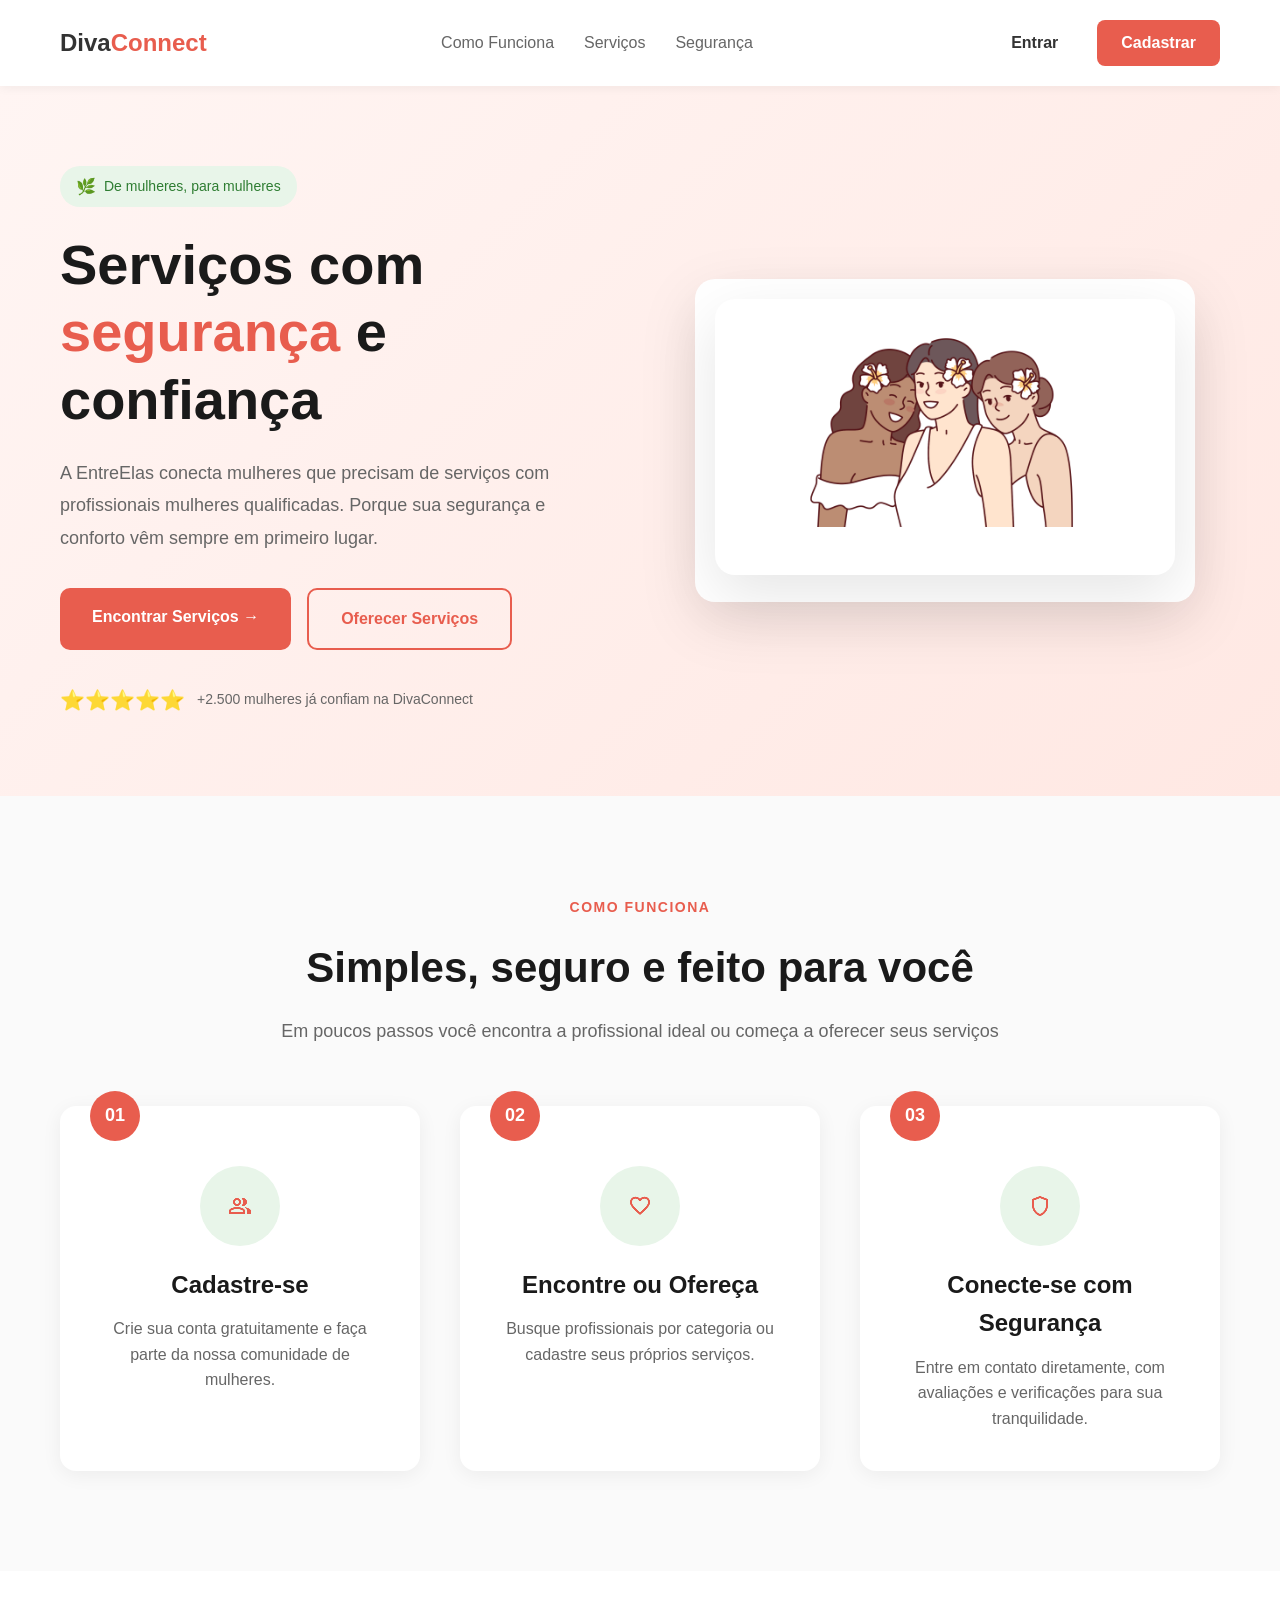
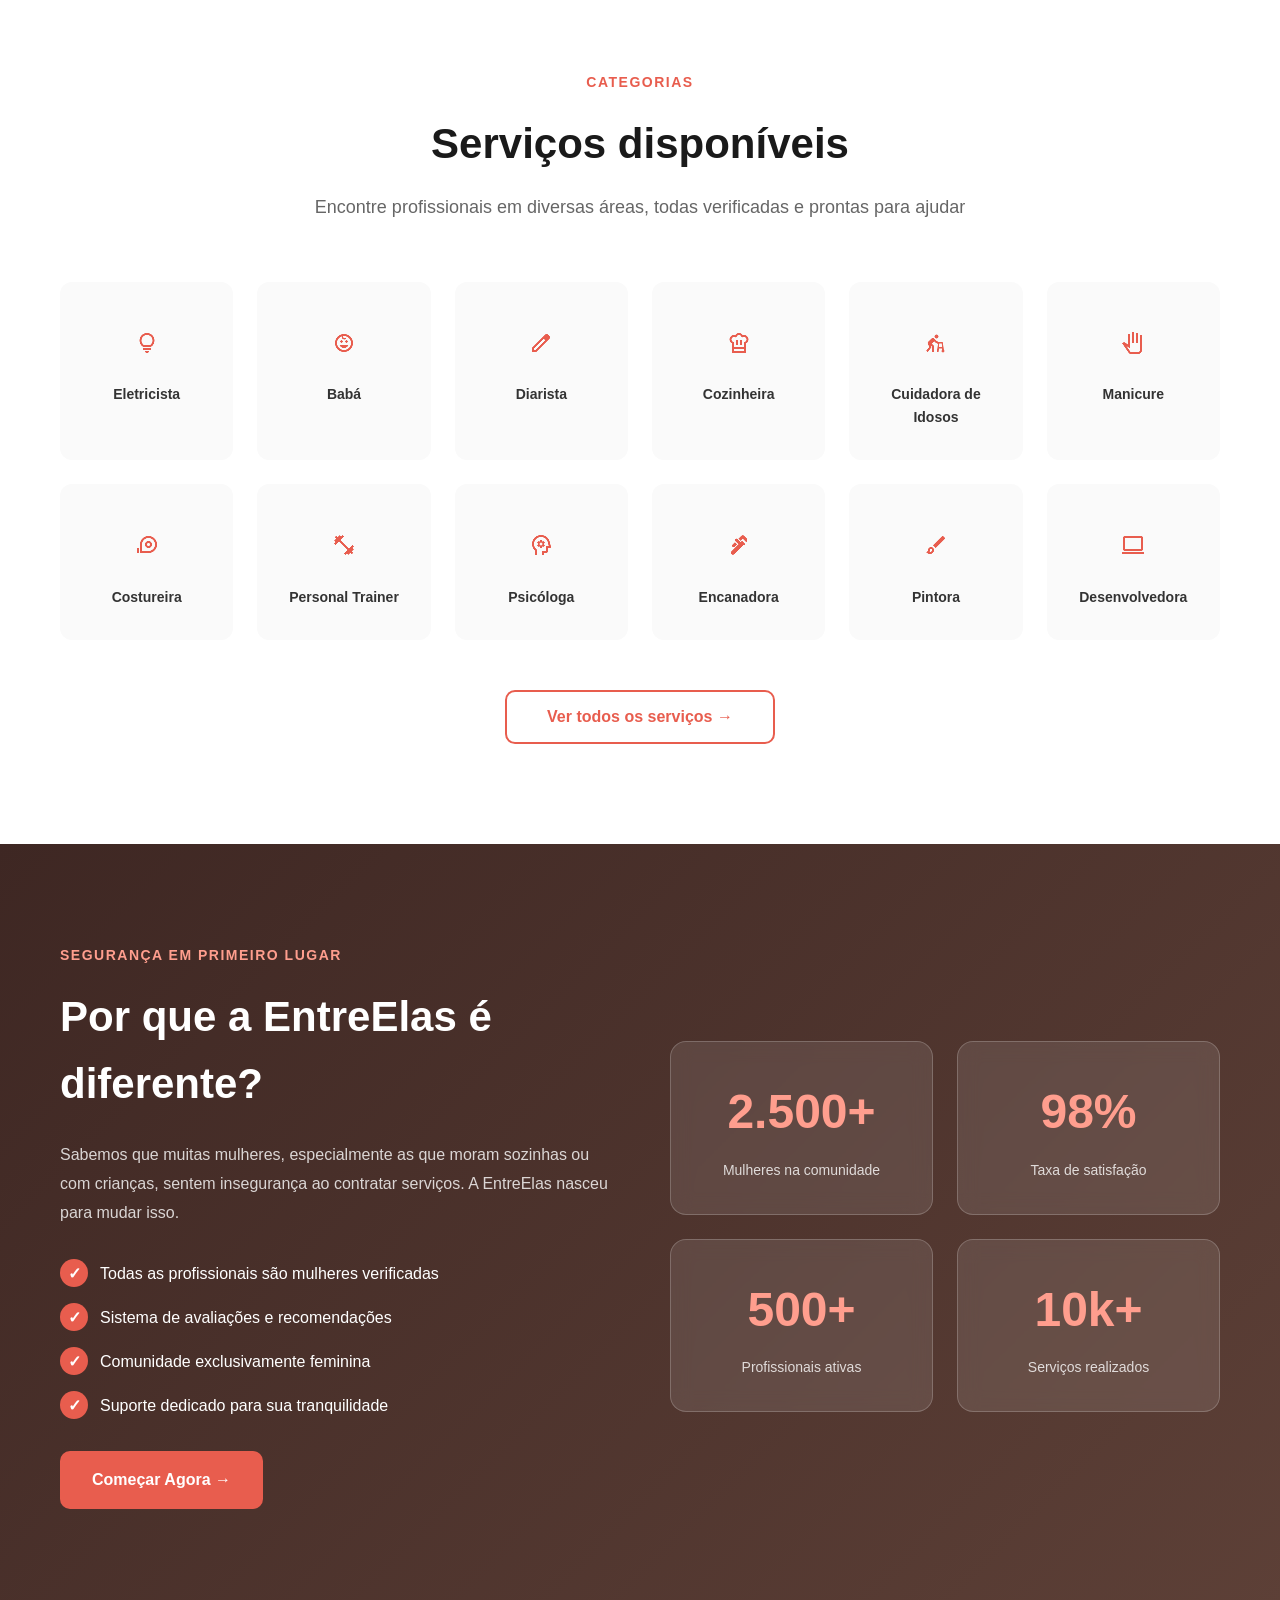
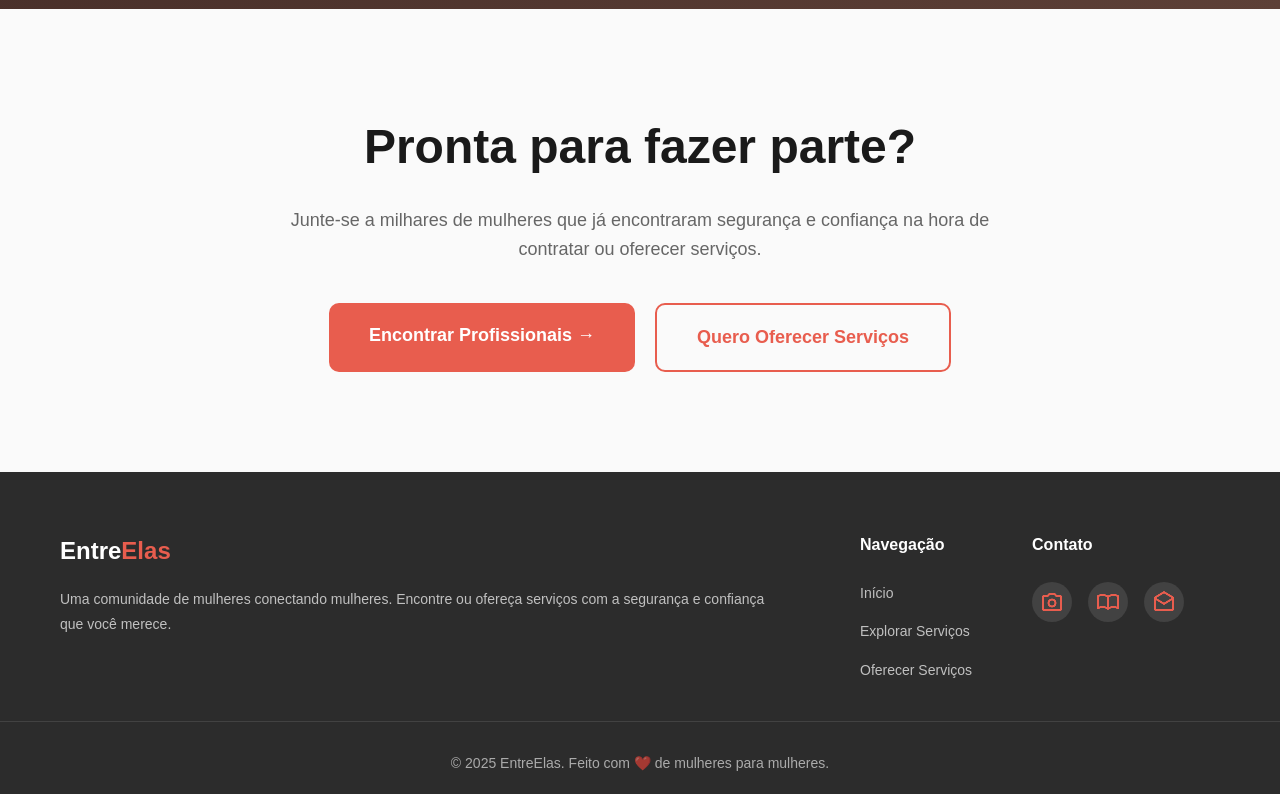
==== commit c6833a69: "Arrumei a foto e tirei os comentarios" ====
--- a/entreelas/frontend/index.html
+++ b/entreelas/frontend/index.html
@@ -68,7 +68,7 @@
 
             <div class="hero-image">
                 <div class="image-placeholder">
-                    <img src="./assets/images/.jpg" alt="">
+                    <img src="./assets/images/mulheres.png" alt="">
                 </div>
             </div>
         </div>
@@ -167,8 +167,8 @@
                     <p class="categoria-nome">Pintora</p>
                 </div>
                 <div class="categoria-card">
-                    <div class="categoria-icon"><img src="./assets/images/jardim.png" alt=""></div>
-                    <p class="categoria-nome">Jardineira</p>
+                    <div class="categoria-icon"><img src="./assets/images/computador.png" alt=""></div>
+                    <p class="categoria-nome">Desenvolvedora</p>
                 </div>
             </div>
 
--- a/entreelas/frontend/assets/css/style.css
+++ b/entreelas/frontend/assets/css/style.css
@@ -1,4 +1,4 @@
-/* Reset e configurações globais */
+
 * {
     margin: 0;
     padding: 0;
@@ -27,7 +27,6 @@
     padding: 0 20px;
 }
 
-/* Utilitários */
 .text-center {
     text-align: center;
 }
@@ -40,7 +39,6 @@
     margin-bottom: 20px;
 }
 
-/* Animações */
 @keyframes fadeIn {
     from {
         opacity: 0;
--- a/entreelas/frontend/assets/css/landing.css
+++ b/entreelas/frontend/assets/css/landing.css
@@ -1,4 +1,4 @@
-/* Header */
+
 .header {
     background-color: #fff;
     padding: 20px 0;
@@ -109,7 +109,6 @@
     transition: all 0.3s;
 }
 
-/* Hero Section */
 .hero {
     padding: 80px 0;
     background: linear-gradient(135deg, #FFF5F3 0%, #FFE8E3 100%);
@@ -236,12 +235,21 @@
     box-shadow: 0 20px 60px rgba(0,0,0,0.1);
 }
 
+.image-placeholder img{
+    width: 100%;
+    max-width: 500px;
+    height: auto;
+    background: white;
+    border-radius: 20px;
+    padding: 20px;
+    box-shadow: 0 20px 60px rgba(0,0,0,0.1);
+}
+
 .illustration {
     width: 100%;
     height: auto;
 }
 
-/* Como Funciona Section */
 .section-como-funciona {
     padding: 100px 0;
     background-color: #FAFAFA;
@@ -333,7 +341,6 @@
     line-height: 1.6;
 }
 
-/* Categorias Section */
 .section-categorias {
     padding: 100px 0;
     background-color: white;
@@ -392,7 +399,6 @@
     color: white;
 }
 
-/* Segurança Section */
 .section-seguranca {
     padding: 100px 0;
     background: linear-gradient(135deg, #3E2723 0%, #5D4037 100%);
@@ -499,7 +505,6 @@
     color: rgba(255,255,255,0.8);
 }
 
-/* CTA Section */
 .section-cta {
     padding: 100px 0;
     background-color: #FAFAFA;
@@ -567,7 +572,6 @@
     color: white;
 }
 
-/* Footer */
 .footer {
     background-color: #2C2C2C;
     color: white;
@@ -650,7 +654,6 @@
     color: rgba(255,255,255,0.6);
 }
 
-/* Responsividade */
 @media (max-width: 1024px) {
     .hero-container {
         grid-template-columns: 1fr;
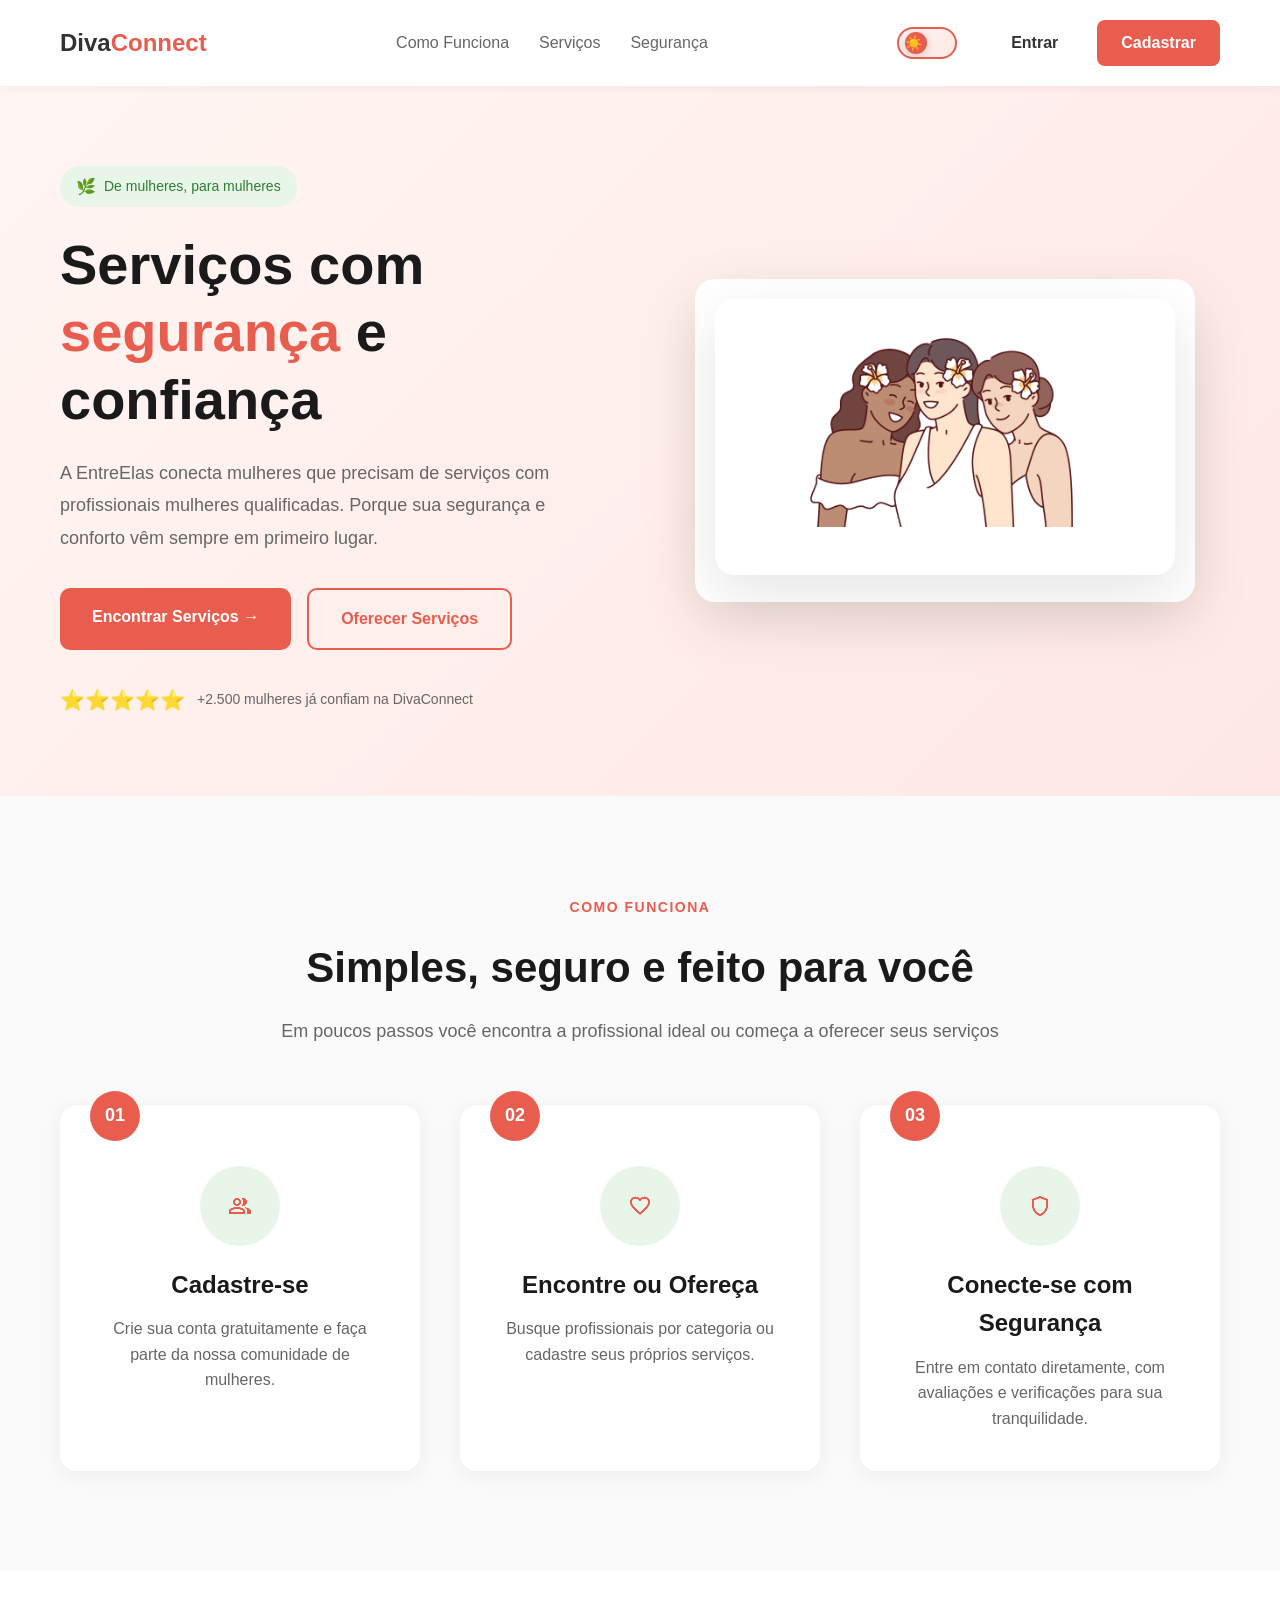
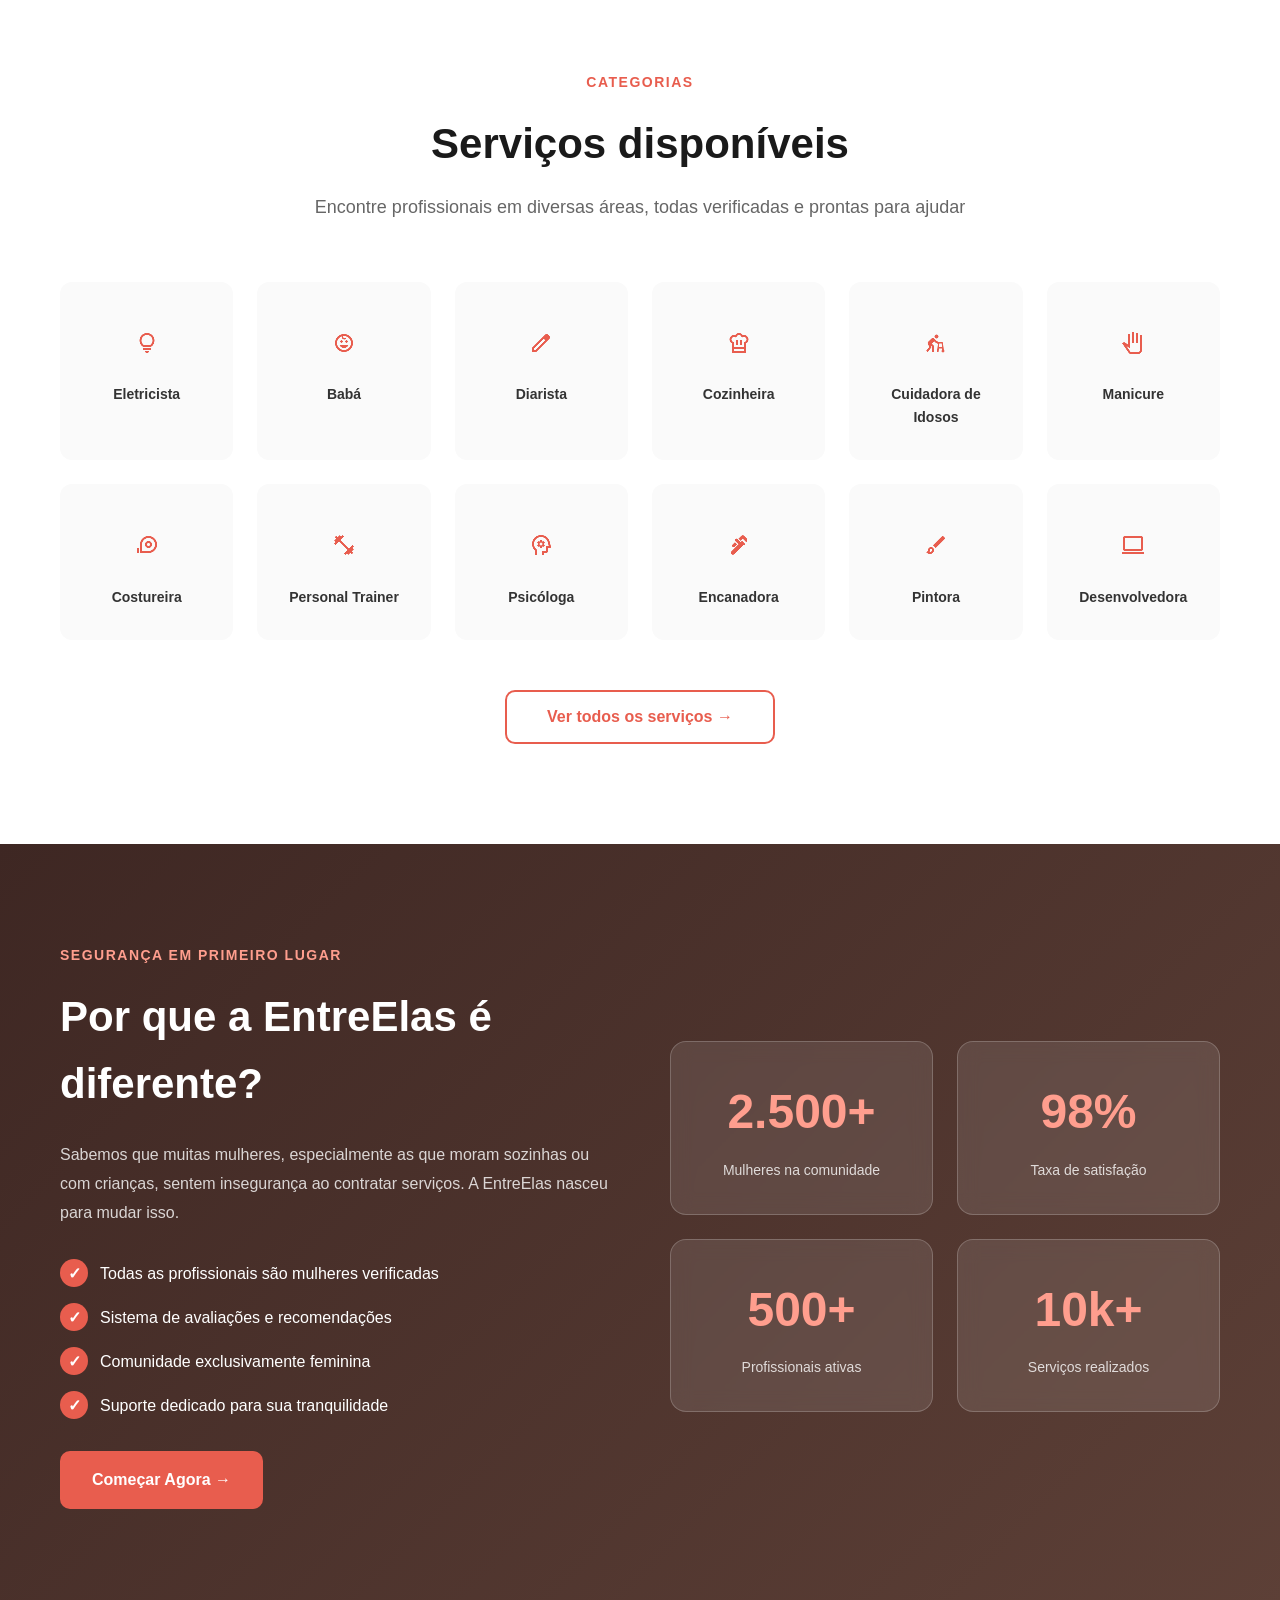
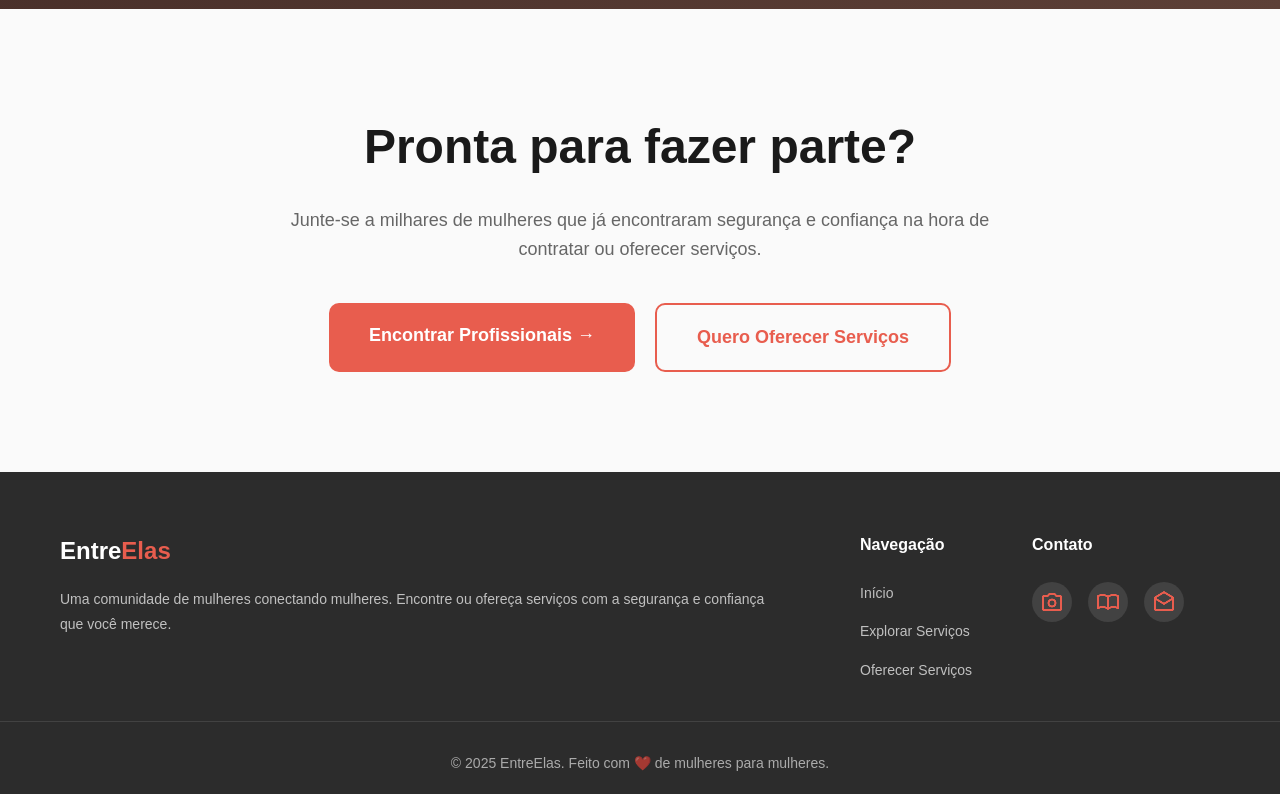
==== commit 37ba282f: "implementando o dark mode" ====
--- a/entreelas/frontend/index.html
+++ b/entreelas/frontend/index.html
@@ -6,6 +6,7 @@
     <title>EntreElas - Serviços com Segurança e Confiança</title>
     <link rel="stylesheet" href="assets/css/style.css">
     <link rel="stylesheet" href="assets/css/landing.css">
+    <link rel="stylesheet" href="assets/css/darkmode-universal.css">
 </head>
 <body>
     <header class="header">
@@ -282,5 +283,6 @@
     </footer>
 
     <script src="assets/js/main.js"></script>
+    <script src="assets/js/darkmode-universal.js"></script>
 </body>
 </html>
--- a/entreelas/frontend/assets/css/landing.css
+++ b/entreelas/frontend/assets/css/landing.css
@@ -60,6 +60,7 @@
     display: flex;
     gap: 15px;
 }
+
 
 .btn-entrar {
     padding: 10px 24px;
--- a/entreelas/frontend/assets/css/darkmode-universal.css
+++ b/entreelas/frontend/assets/css/darkmode-universal.css
@@ -0,0 +1,413 @@
+/* ========================================
+   DARK MODE UNIVERSAL - DivaConnect
+   Funciona em todas as páginas
+======================================== */
+
+/* ========== TOGGLE BUTTON ========== */
+.dark-mode-toggle-wrapper {
+  display: flex;
+  align-items: center;
+  margin-right: 15px;
+}
+
+.dark-mode-toggle {
+  position: relative;
+  width: 60px;
+  height: 32px;
+  background: linear-gradient(135deg, #FFF5F3 0%, #FFE8E3 100%);
+  border: 2px solid #E85D4E;
+  border-radius: 20px;
+  cursor: pointer;
+  transition: all 0.3s ease;
+  display: flex;
+  align-items: center;
+  justify-content: space-between;
+  padding: 0 6px;
+  overflow: hidden;
+}
+
+.dark-mode-toggle:hover {
+  transform: scale(1.05);
+}
+
+.dark-mode-toggle::before {
+  content: '';
+  position: absolute;
+  width: 22px;
+  height: 22px;
+  background-color: #E85D4E;
+  border-radius: 50%;
+  transition: transform 0.3s ease;
+  transform: translateX(0);
+  box-shadow: 0 2px 8px rgba(0,0,0,0.2);
+}
+
+.dark-mode-toggle.dark {
+  background: linear-gradient(135deg, #2a2a2a 0%, #1a1a1a 100%);
+  border-color: #FF9E8E;
+}
+
+.dark-mode-toggle.dark::before {
+  transform: translateX(28px);
+  background-color: #FF9E8E;
+}
+
+.toggle-icon {
+  font-size: 14px;
+  z-index: 1;
+  transition: opacity 0.3s ease, transform 0.3s ease;
+  pointer-events: none;
+}
+
+.sun-icon {
+  opacity: 1;
+  transform: scale(1);
+}
+
+.moon-icon {
+  opacity: 0;
+  transform: scale(0);
+}
+
+.dark-mode-toggle.dark .sun-icon {
+  opacity: 0;
+  transform: scale(0);
+}
+
+.dark-mode-toggle.dark .moon-icon {
+  opacity: 1;
+  transform: scale(1);
+}
+
+/* ========== DARK MODE STYLES ========== */
+
+/* Evitar flash de conteúdo */
+html {
+  transition: background-color 0.3s ease, color 0.3s ease;
+}
+
+/* Variáveis de cores light mode (padrão) */
+:root {
+  --bg-primary: #ffffff;
+  --bg-secondary: #FAFAFA;
+  --bg-hero: linear-gradient(135deg, #FFF5F3 0%, #FFE8E3 100%);
+  --text-primary: #1a1a1a;
+  --text-secondary: #666;
+  --text-tertiary: rgba(0,0,0,0.6);
+  --card-bg: #ffffff;
+  --card-hover-bg: #FFF5F3;
+  --border-color: #e5e5e5;
+  --shadow-sm: 0 2px 10px rgba(0,0,0,0.05);
+  --shadow-md: 0 4px 20px rgba(0,0,0,0.06);
+  --shadow-lg: 0 20px 60px rgba(0,0,0,0.1);
+}
+
+/* Variáveis de cores dark mode */
+.dark-mode {
+  --bg-primary: #1a1a1a;
+  --bg-secondary: #2a2a2a;
+  --bg-hero: linear-gradient(135deg, #2a2a2a 0%, #1f1f1f 100%);
+  --text-primary: #ffffff;
+  --text-secondary: #b0b0b0;
+  --text-tertiary: rgba(255,255,255,0.7);
+  --card-bg: #2a2a2a;
+  --card-hover-bg: #333333;
+  --border-color: rgba(255,255,255,0.1);
+  --shadow-sm: 0 2px 10px rgba(0,0,0,0.3);
+  --shadow-md: 0 4px 20px rgba(0,0,0,0.4);
+  --shadow-lg: 0 20px 60px rgba(0,0,0,0.5);
+}
+
+/* ========== APLICAR ESTILOS ========== */
+
+/* Body e fundos principais */
+.dark-mode {
+  background-color: var(--bg-primary);
+  color: var(--text-primary);
+}
+
+/* Header */
+.dark-mode .header {
+  background-color: var(--bg-primary);
+  box-shadow: var(--shadow-sm);
+  border-bottom: 1px solid var(--border-color);
+}
+
+.dark-mode .logo-text {
+  color: var(--text-primary);
+}
+
+.dark-mode .nav-link {
+  color: var(--text-secondary);
+}
+
+.dark-mode .nav-link:hover {
+  color: #FF9E8E;
+}
+
+.dark-mode .btn-entrar {
+  color: var(--text-primary);
+}
+
+.dark-mode .btn-entrar:hover {
+  color: #FF9E8E;
+}
+
+.dark-mode .mobile-menu-toggle span {
+  background-color: var(--text-primary);
+}
+
+/* Hero Section */
+.dark-mode .hero {
+  background: var(--bg-hero);
+}
+
+.dark-mode .hero-title {
+  color: var(--text-primary);
+}
+
+.dark-mode .hero-description {
+  color: var(--text-secondary);
+}
+
+.dark-mode .social-proof-text {
+  color: var(--text-secondary);
+}
+
+.dark-mode .image-placeholder,
+.dark-mode .image-placeholder img {
+  background: var(--card-bg);
+  box-shadow: var(--shadow-lg);
+}
+
+/* Badge */
+.dark-mode .badge {
+  background-color: rgba(46, 125, 50, 0.2);
+  color: #81c784;
+}
+
+/* Como Funciona Section */
+.dark-mode .section-como-funciona {
+  background-color: var(--bg-secondary);
+}
+
+.dark-mode .section-title {
+  color: var(--text-primary);
+}
+
+.dark-mode .section-subtitle {
+  color: var(--text-secondary);
+}
+
+.dark-mode .step {
+  background-color: var(--card-bg);
+  box-shadow: var(--shadow-md);
+  border: 1px solid var(--border-color);
+}
+
+.dark-mode .step-title {
+  color: var(--text-primary);
+}
+
+.dark-mode .step-description {
+  color: var(--text-secondary);
+}
+
+.dark-mode .step-icon {
+  background-color: rgba(232, 93, 78, 0.15);
+}
+
+/* Categorias Section */
+.dark-mode .section-categorias {
+  background-color: var(--bg-primary);
+}
+
+.dark-mode .categoria-card {
+  background-color: var(--bg-secondary);
+  border: 2px solid var(--border-color);
+}
+
+.dark-mode .categoria-card:hover {
+  background-color: var(--card-hover-bg);
+  border-color: #FF9E8E;
+}
+
+.dark-mode .categoria-nome {
+  color: var(--text-primary);
+}
+
+.dark-mode .btn-ver-todos {
+  border-color: #FF9E8E;
+  color: #FF9E8E;
+}
+
+.dark-mode .btn-ver-todos:hover {
+  background-color: #FF9E8E;
+  color: #1a1a1a;
+}
+
+/* Segurança Section */
+.dark-mode .section-seguranca {
+  background: linear-gradient(135deg, #1a1a1a 0%, #2a2a2a 100%);
+}
+
+.dark-mode .stat-card {
+  background-color: rgba(255,255,255,0.05);
+  border: 1px solid rgba(255,255,255,0.1);
+}
+
+/* CTA Section */
+.dark-mode .section-cta {
+  background-color: var(--bg-secondary);
+}
+
+.dark-mode .cta-title {
+  color: var(--text-primary);
+}
+
+.dark-mode .cta-description {
+  color: var(--text-secondary);
+}
+
+.dark-mode .btn-secondary-large {
+  border-color: #FF9E8E;
+  color: #FF9E8E;
+}
+
+.dark-mode .btn-secondary-large:hover {
+  background-color: #FF9E8E;
+  color: #1a1a1a;
+}
+
+/* Footer */
+.dark-mode .footer {
+  background-color: #0a0a0a;
+  border-top: 1px solid var(--border-color);
+}
+
+.dark-mode .footer-description,
+.dark-mode .footer-link {
+  color: var(--text-tertiary);
+}
+
+.dark-mode .footer-link:hover {
+  color: #FF9E8E;
+}
+
+.dark-mode .social-icon {
+  background-color: rgba(255,255,255,0.05);
+}
+
+.dark-mode .social-icon:hover {
+  background-color: #FF9E8E;
+}
+
+.dark-mode .footer-bottom {
+  border-top: 1px solid rgba(255,255,255,0.05);
+  color: var(--text-tertiary);
+}
+
+/* ========== PÁGINAS DE LOGIN/CADASTRO ========== */
+
+/* Formulários */
+.dark-mode .form-container {
+  background-color: var(--card-bg);
+  box-shadow: var(--shadow-lg);
+  border: 1px solid var(--border-color);
+}
+
+.dark-mode input[type="text"],
+.dark-mode input[type="email"],
+.dark-mode input[type="password"],
+.dark-mode input[type="tel"],
+.dark-mode select,
+.dark-mode textarea {
+  background-color: var(--bg-secondary);
+  border-color: var(--border-color);
+  color: var(--text-primary);
+}
+
+.dark-mode input::placeholder {
+  color: var(--text-secondary);
+}
+
+.dark-mode input:focus {
+  border-color: #FF9E8E;
+  background-color: var(--card-bg);
+}
+
+.dark-mode label {
+  color: var(--text-secondary);
+}
+
+/* Links */
+.dark-mode a {
+  color: #FF9E8E;
+}
+
+.dark-mode a:hover {
+  color: #ff7a66;
+}
+
+/* Cards e Containers */
+.dark-mode .card,
+.dark-mode .panel,
+.dark-mode .box {
+  background-color: var(--card-bg);
+  border-color: var(--border-color);
+  box-shadow: var(--shadow-md);
+}
+
+/* Textos gerais */
+.dark-mode h1,
+.dark-mode h2,
+.dark-mode h3,
+.dark-mode h4,
+.dark-mode h5,
+.dark-mode h6 {
+  color: var(--text-primary);
+}
+
+.dark-mode p {
+  color: var(--text-secondary);
+}
+
+/* ========== TRANSIÇÕES SUAVES ========== */
+.dark-mode * {
+  transition: background-color 0.3s ease, 
+              color 0.3s ease, 
+              border-color 0.3s ease,
+              box-shadow 0.3s ease;
+}
+
+/* Exceções - sem transição */
+.dark-mode .no-transition,
+.dark-mode img,
+.dark-mode video {
+  transition: none;
+}
+
+/* ========== RESPONSIVE ========== */
+@media (max-width: 768px) {
+  .dark-mode-toggle {
+    width: 50px;
+    height: 28px;
+  }
+  
+  .dark-mode-toggle::before {
+    width: 20px;
+    height: 20px;
+  }
+  
+  .dark-mode-toggle.dark::before {
+    transform: translateX(22px);
+  }
+  
+  .toggle-icon {
+    font-size: 12px;
+  }
+
+  .dark-mode-toggle-wrapper {
+    margin-right: 10px;
+  }
+}
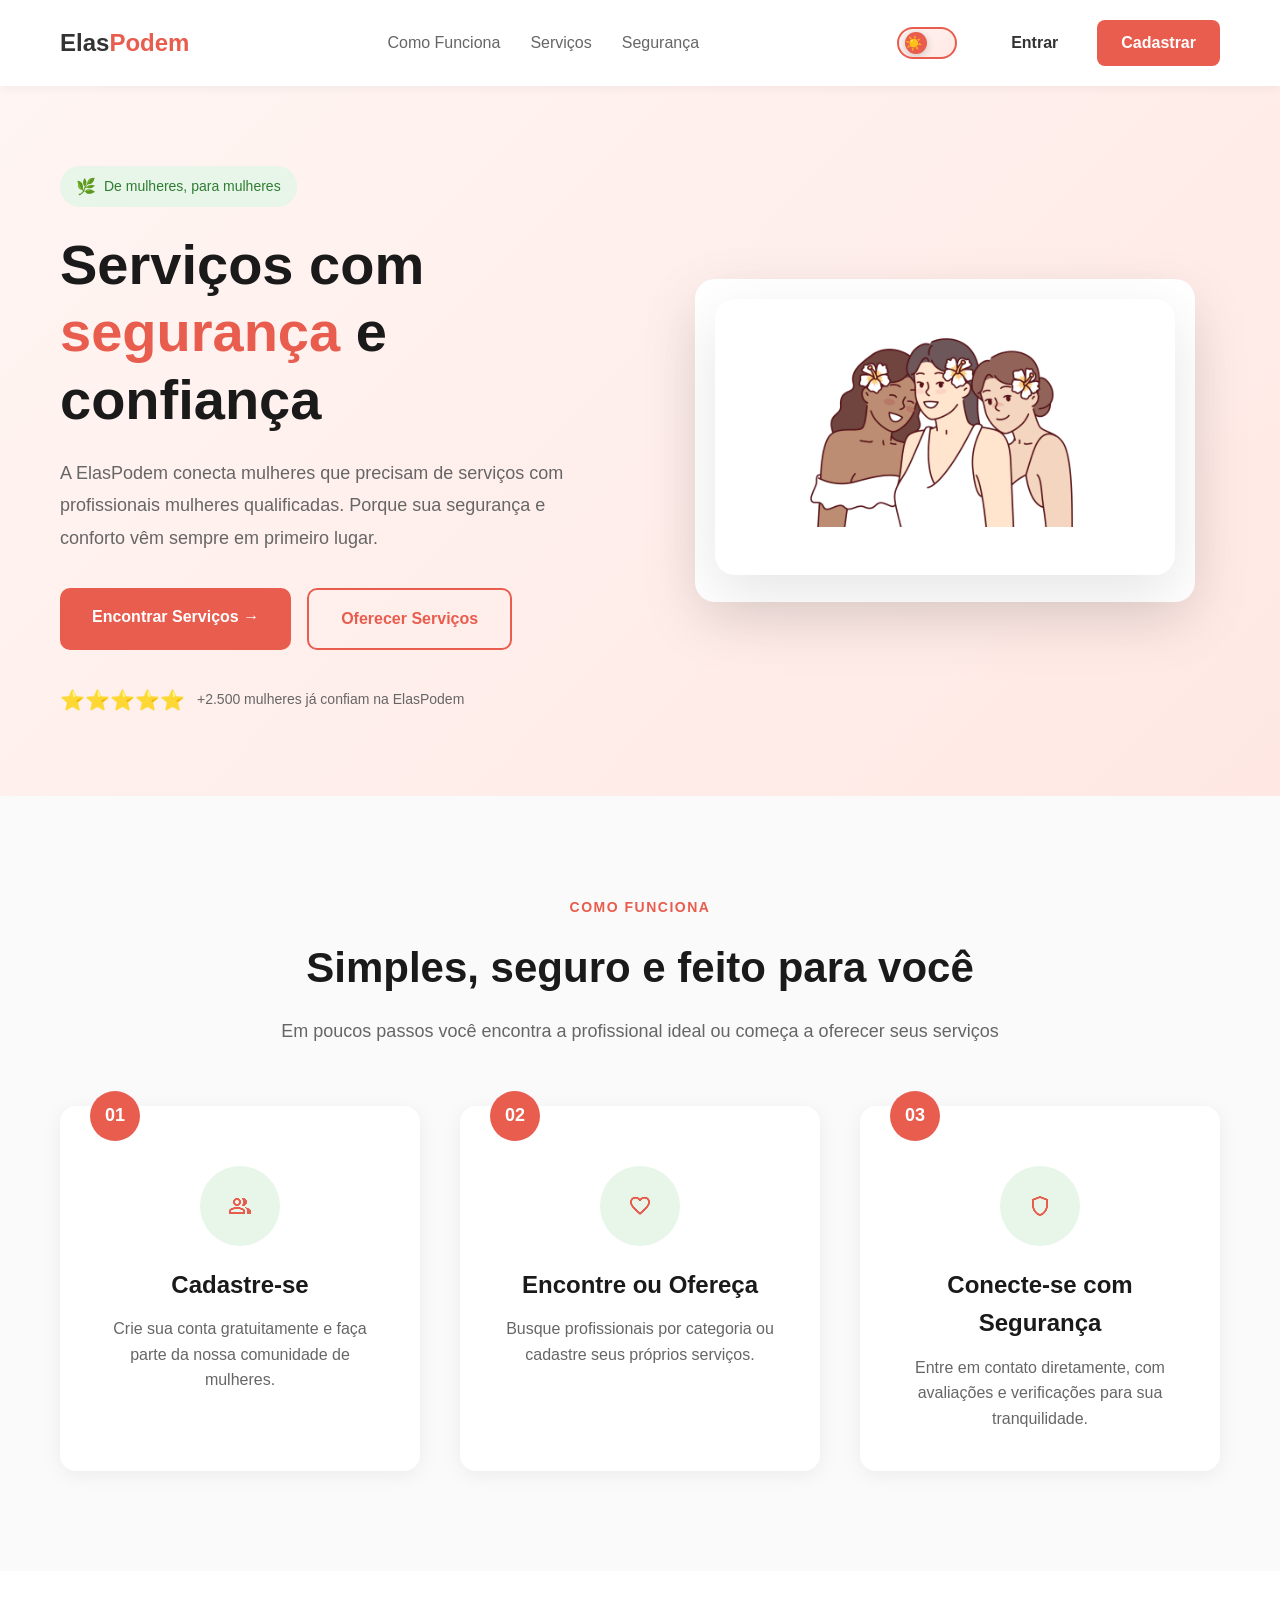
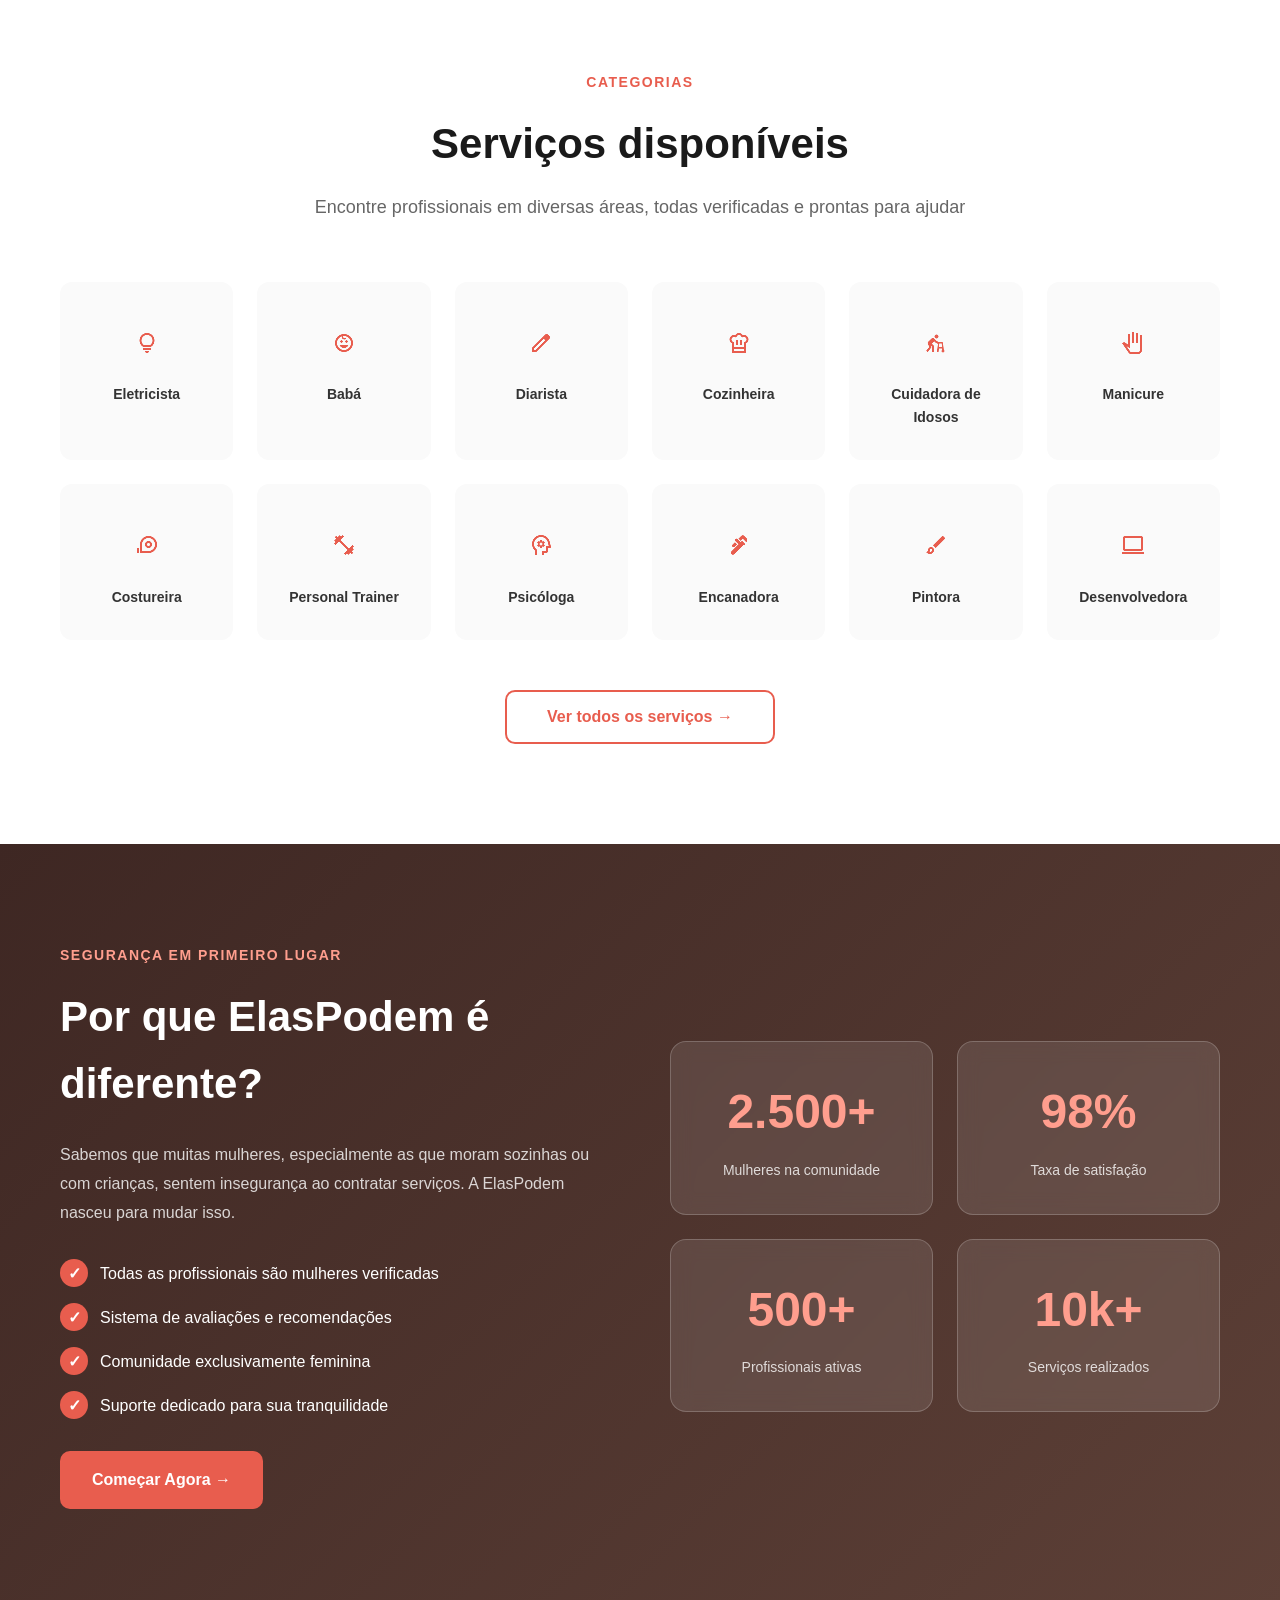
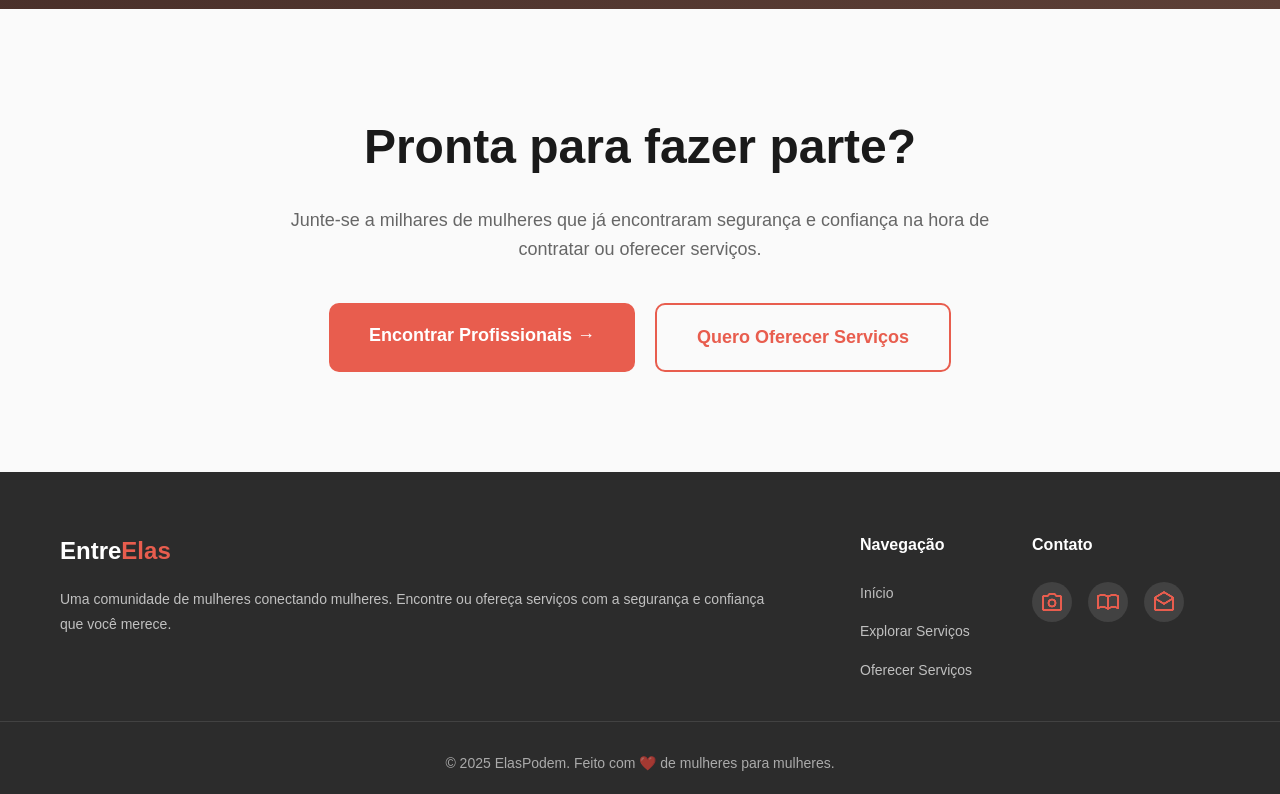
==== commit 7152c46c: "arrumando o nome" ====
--- a/entreelas/frontend/index.html
+++ b/entreelas/frontend/index.html
@@ -12,7 +12,7 @@
     <header class="header">
         <div class="container">
             <div class="logo">
-                <h1 class="logo-text">Diva<span class="logo-highlight">Connect</span></h1>
+                <h1 class="logo-text">Elas<span class="logo-highlight">Podem</span></h1>
             </div>
             
             <nav class="nav" id="nav">
@@ -47,7 +47,7 @@
                 </h2>
                 
                 <p class="hero-description">
-                    A EntreElas conecta mulheres que precisam de serviços com 
+                    A ElasPodem conecta mulheres que precisam de serviços com 
                     profissionais mulheres qualificadas. Porque sua segurança e 
                     conforto vêm sempre em primeiro lugar.
                 </p>
@@ -63,7 +63,7 @@
 
                 <div class="social-proof">
                     <div class="stars">⭐⭐⭐⭐⭐</div>
-                    <p class="social-proof-text">+2.500 mulheres já confiam na DivaConnect</p>
+                    <p class="social-proof-text">+2.500 mulheres já confiam na ElasPodem</p>
                 </div>
             </div>
 
@@ -181,11 +181,11 @@
         <div class="container seguranca-container">
             <div class="seguranca-content">
                 <p class="section-label-light">SEGURANÇA EM PRIMEIRO LUGAR</p>
-                <h3 class="section-title-light">Por que a EntreElas é diferente?</h3>
+                <h3 class="section-title-light">Por que ElasPodem é diferente?</h3>
                 
                 <p class="seguranca-intro">
                     Sabemos que muitas mulheres, especialmente as que moram sozinhas ou com 
-                    crianças, sentem insegurança ao contratar serviços. A EntreElas nasceu para mudar isso.
+                    crianças, sentem insegurança ao contratar serviços. A ElasPodem nasceu para mudar isso.
                 </p>
 
                 <div class="seguranca-items">
@@ -278,7 +278,7 @@
         </div>
 
         <div class="footer-bottom">
-            <p>© 2025 EntreElas. Feito com ❤️ de mulheres para mulheres.</p>
+            <p>© 2025 ElasPodem. Feito com ❤️ de mulheres para mulheres.</p>
         </div>
     </footer>
 
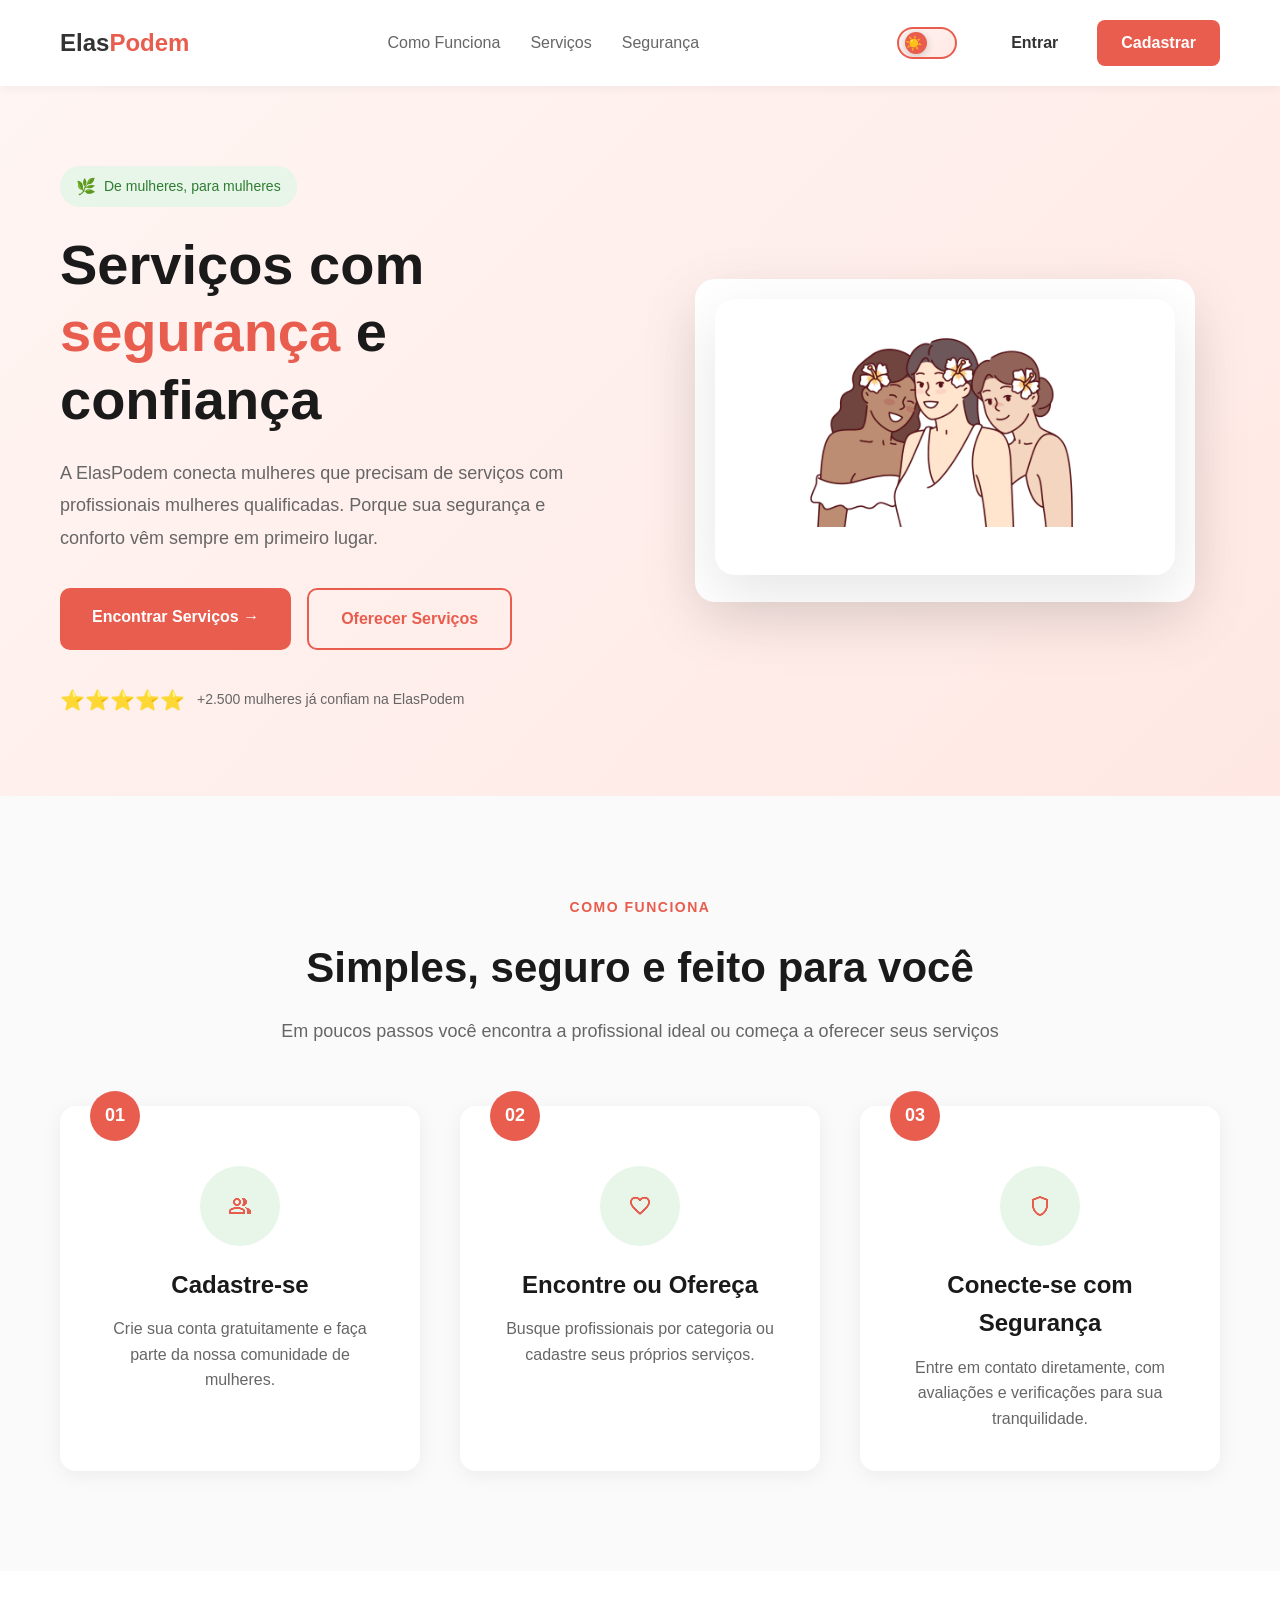
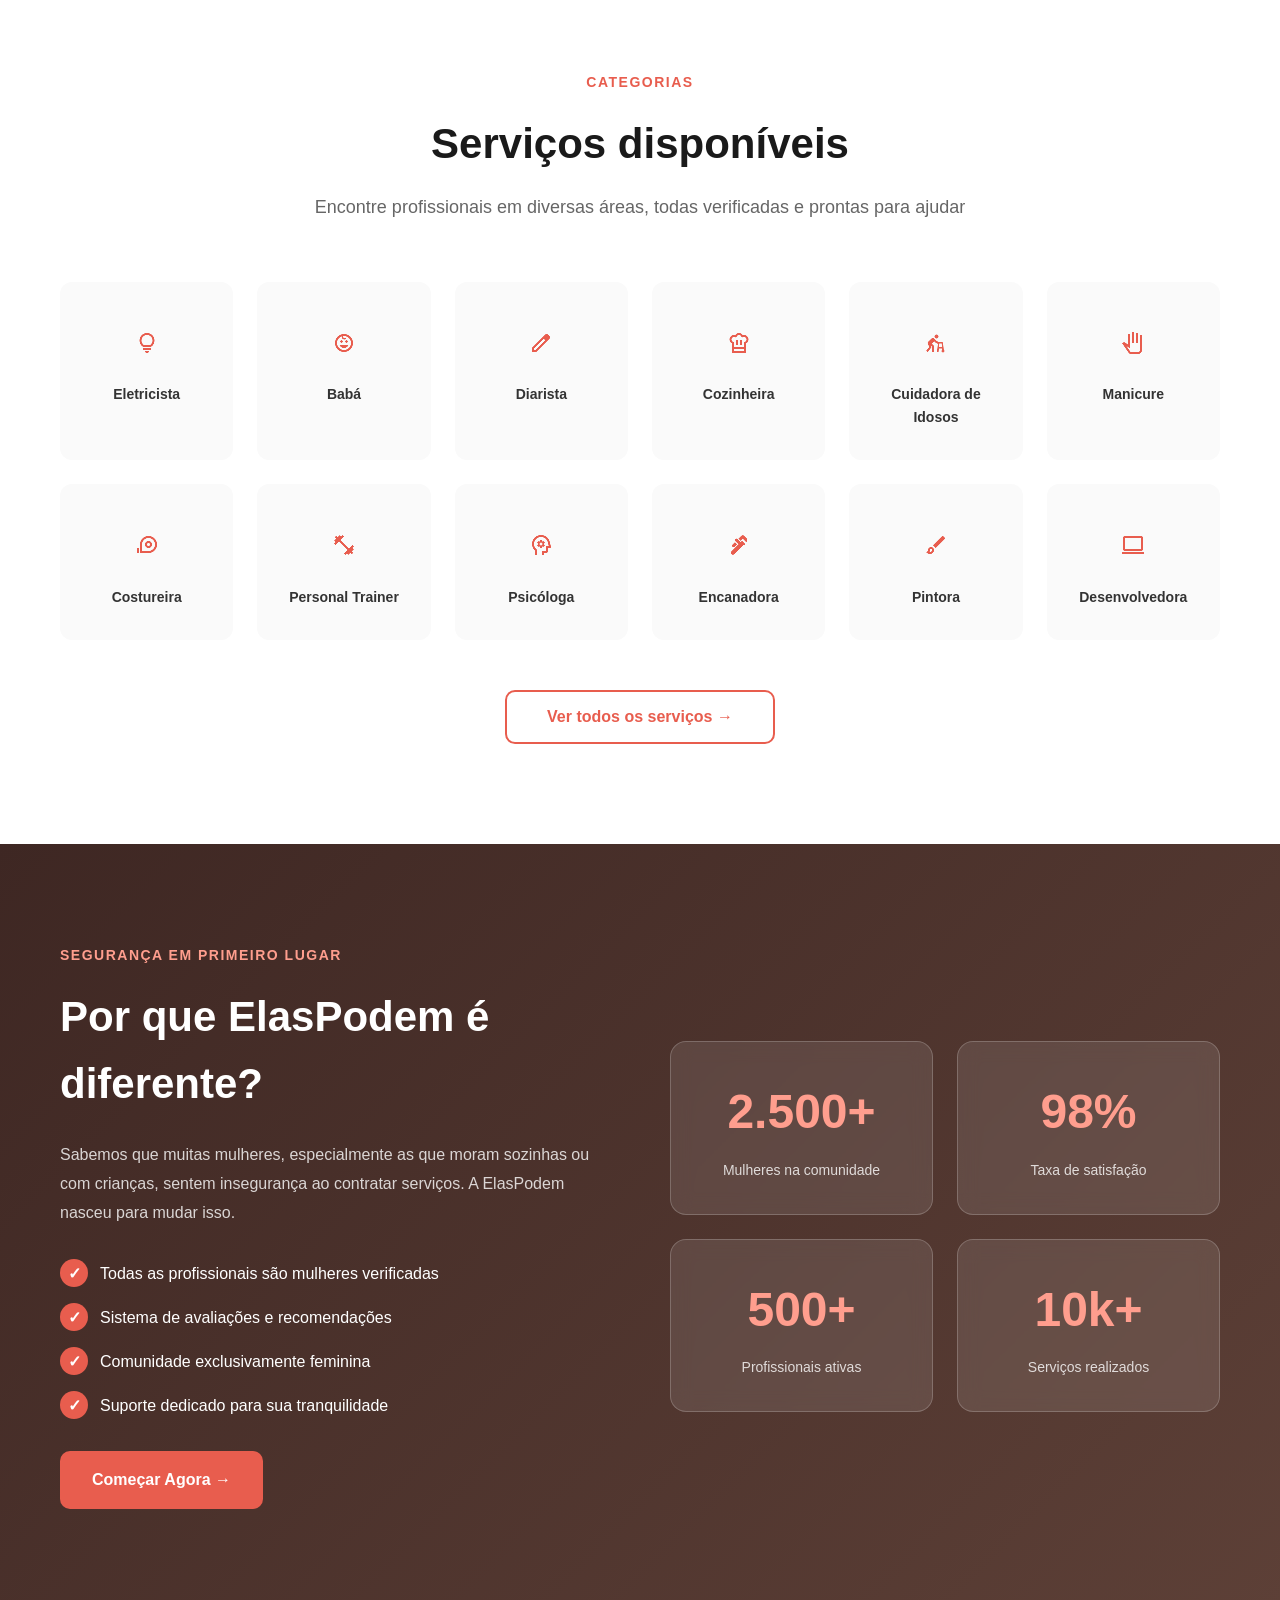
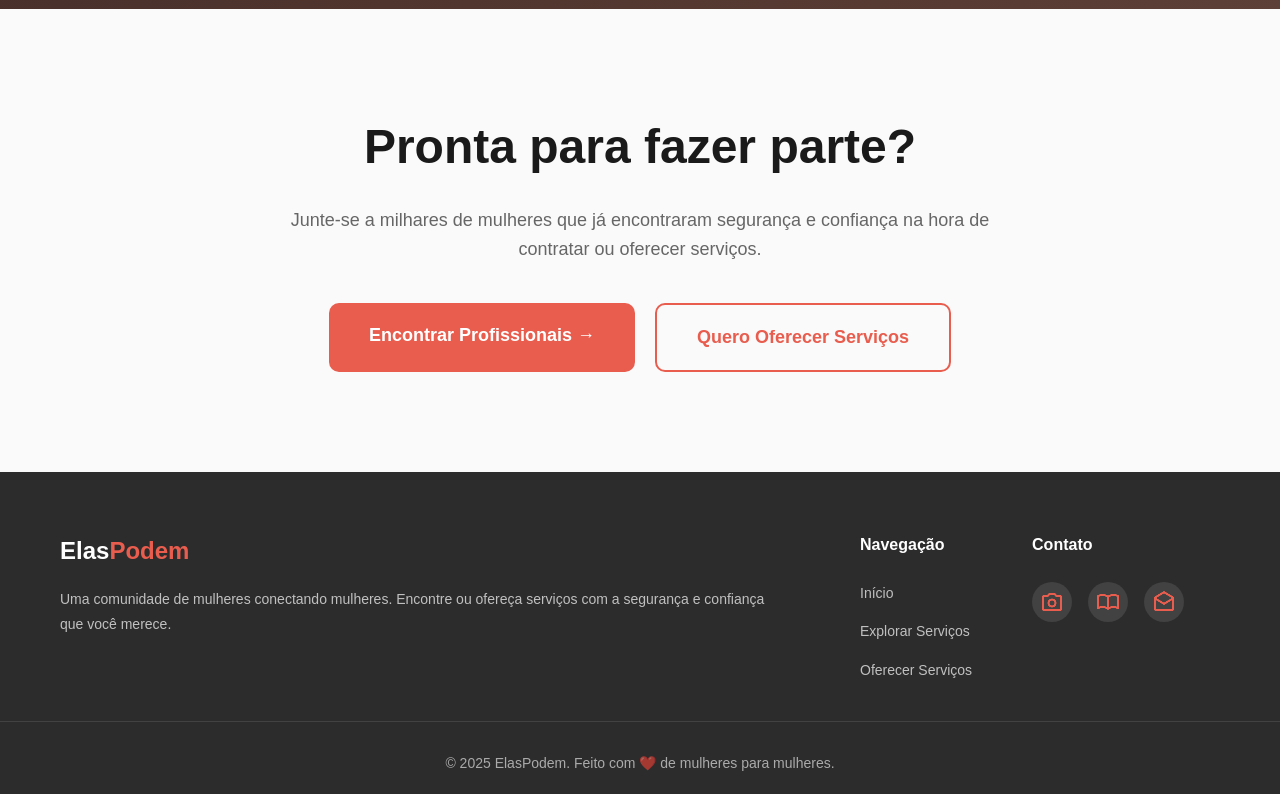
==== commit 2597bd3c: "arrumei o nome" ====
--- a/entreelas/frontend/index.html
+++ b/entreelas/frontend/index.html
@@ -249,7 +249,7 @@
         <div class="container footer-container">
             <div class="footer-brand">
                 <div class="logo">
-                    <h1 class="logo-text">Entre<span class="logo-highlight">Elas</span></h1>
+                    <h1 class="logo-text">Elas<span class="logo-highlight">Podem</span></h1>
                 </div>
                 <p class="footer-description">
                     Uma comunidade de mulheres conectando mulheres. 
